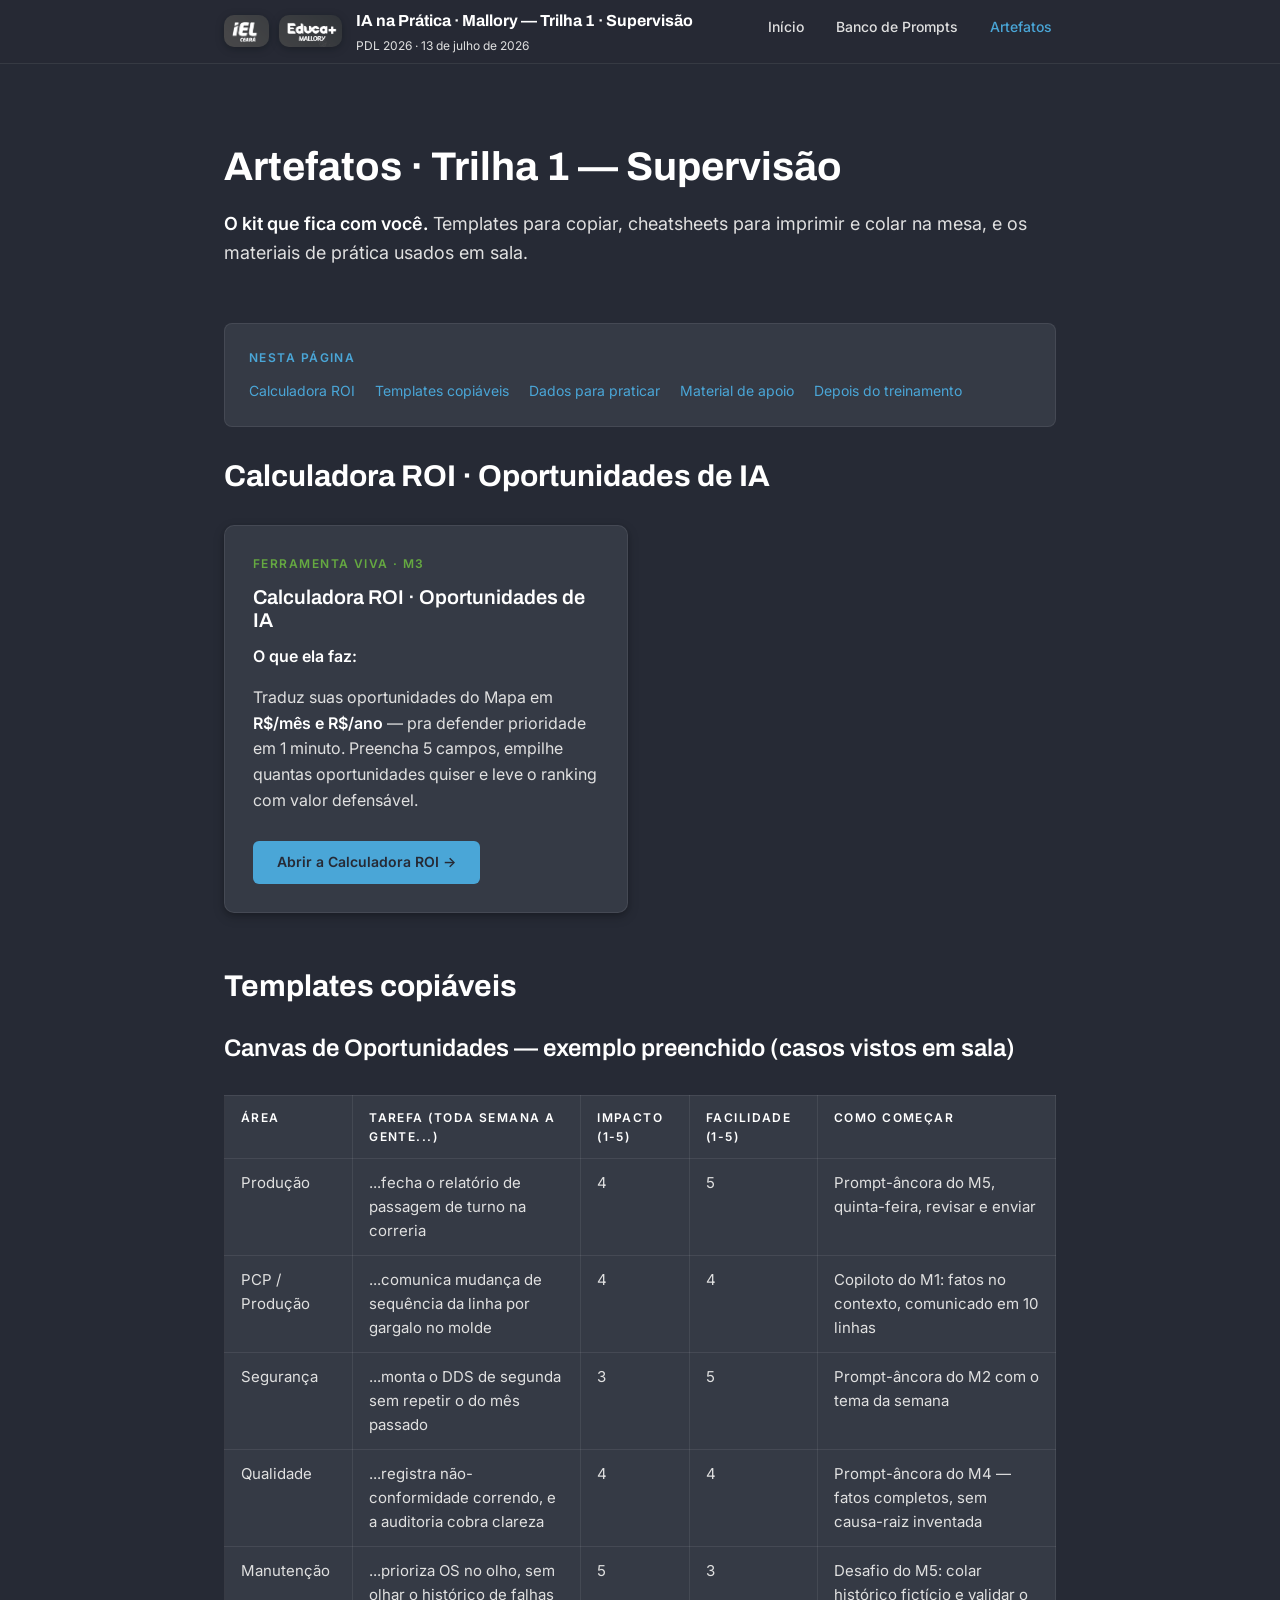
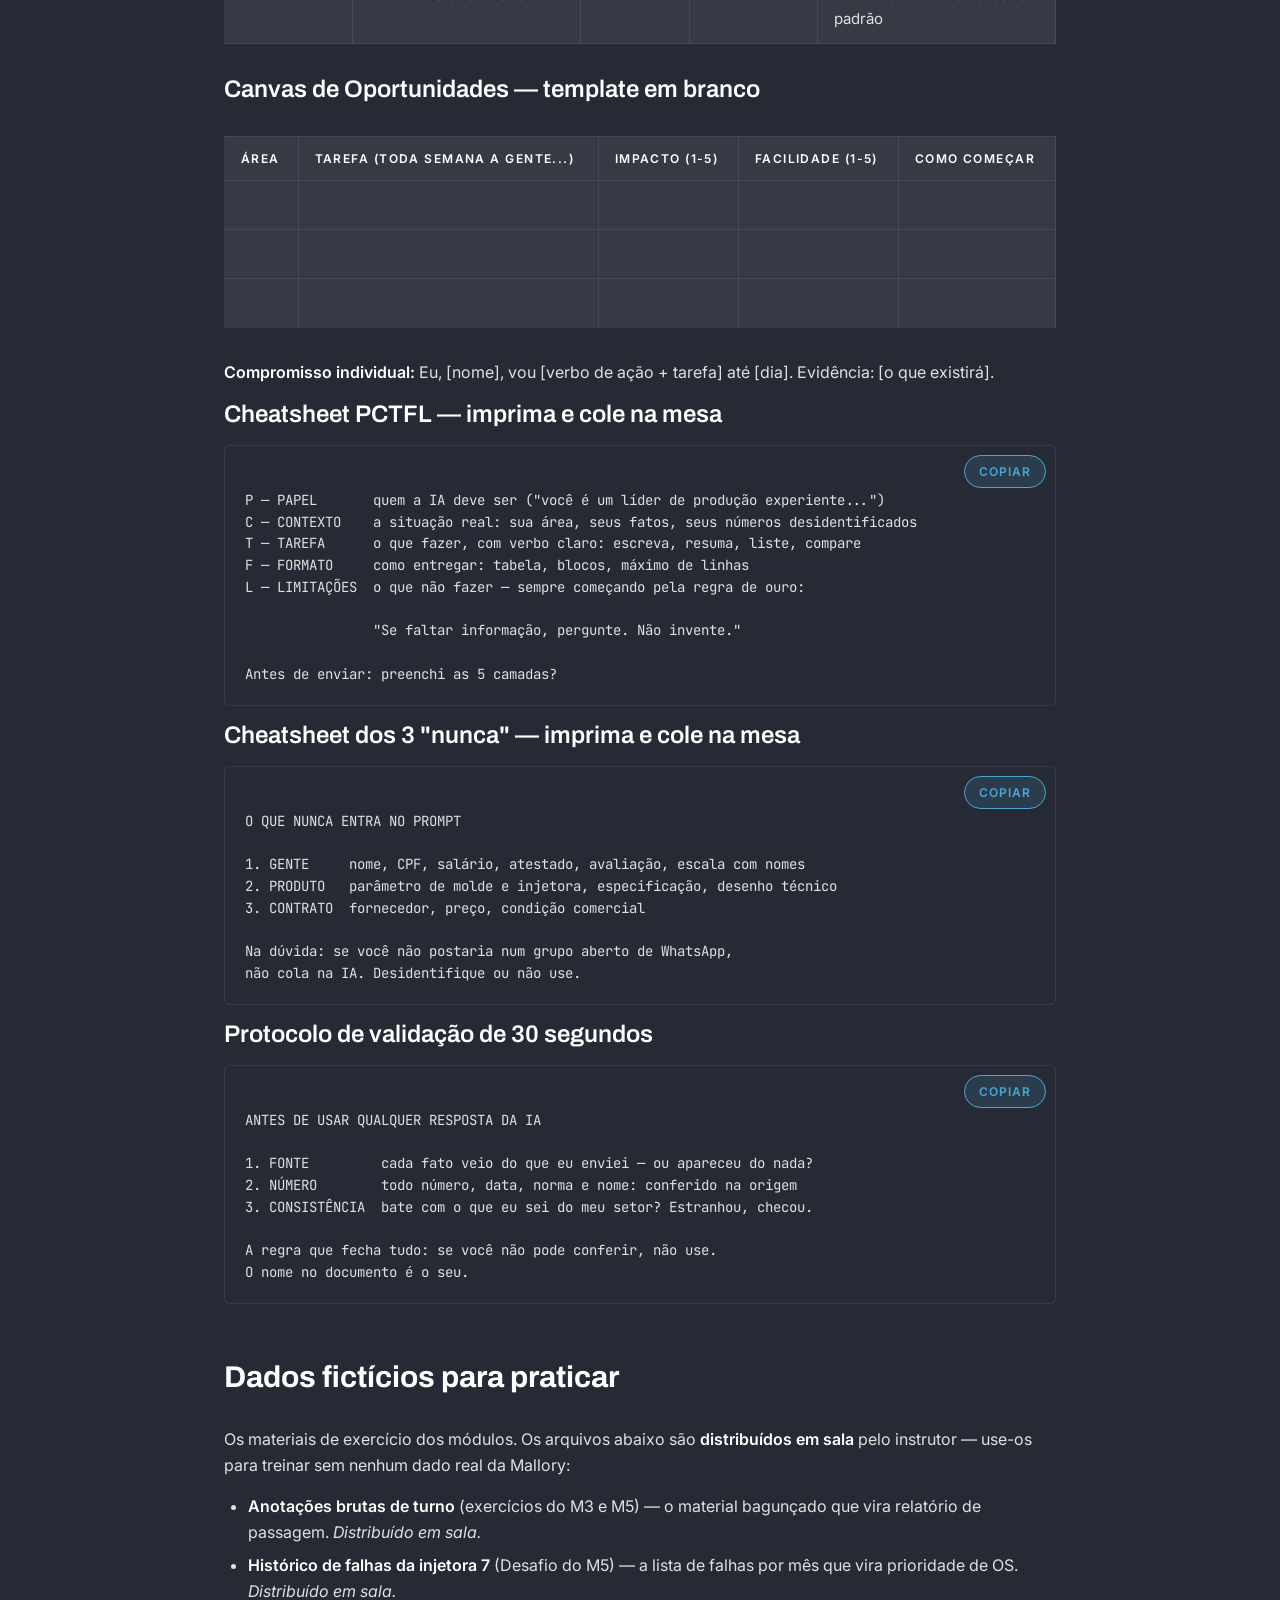
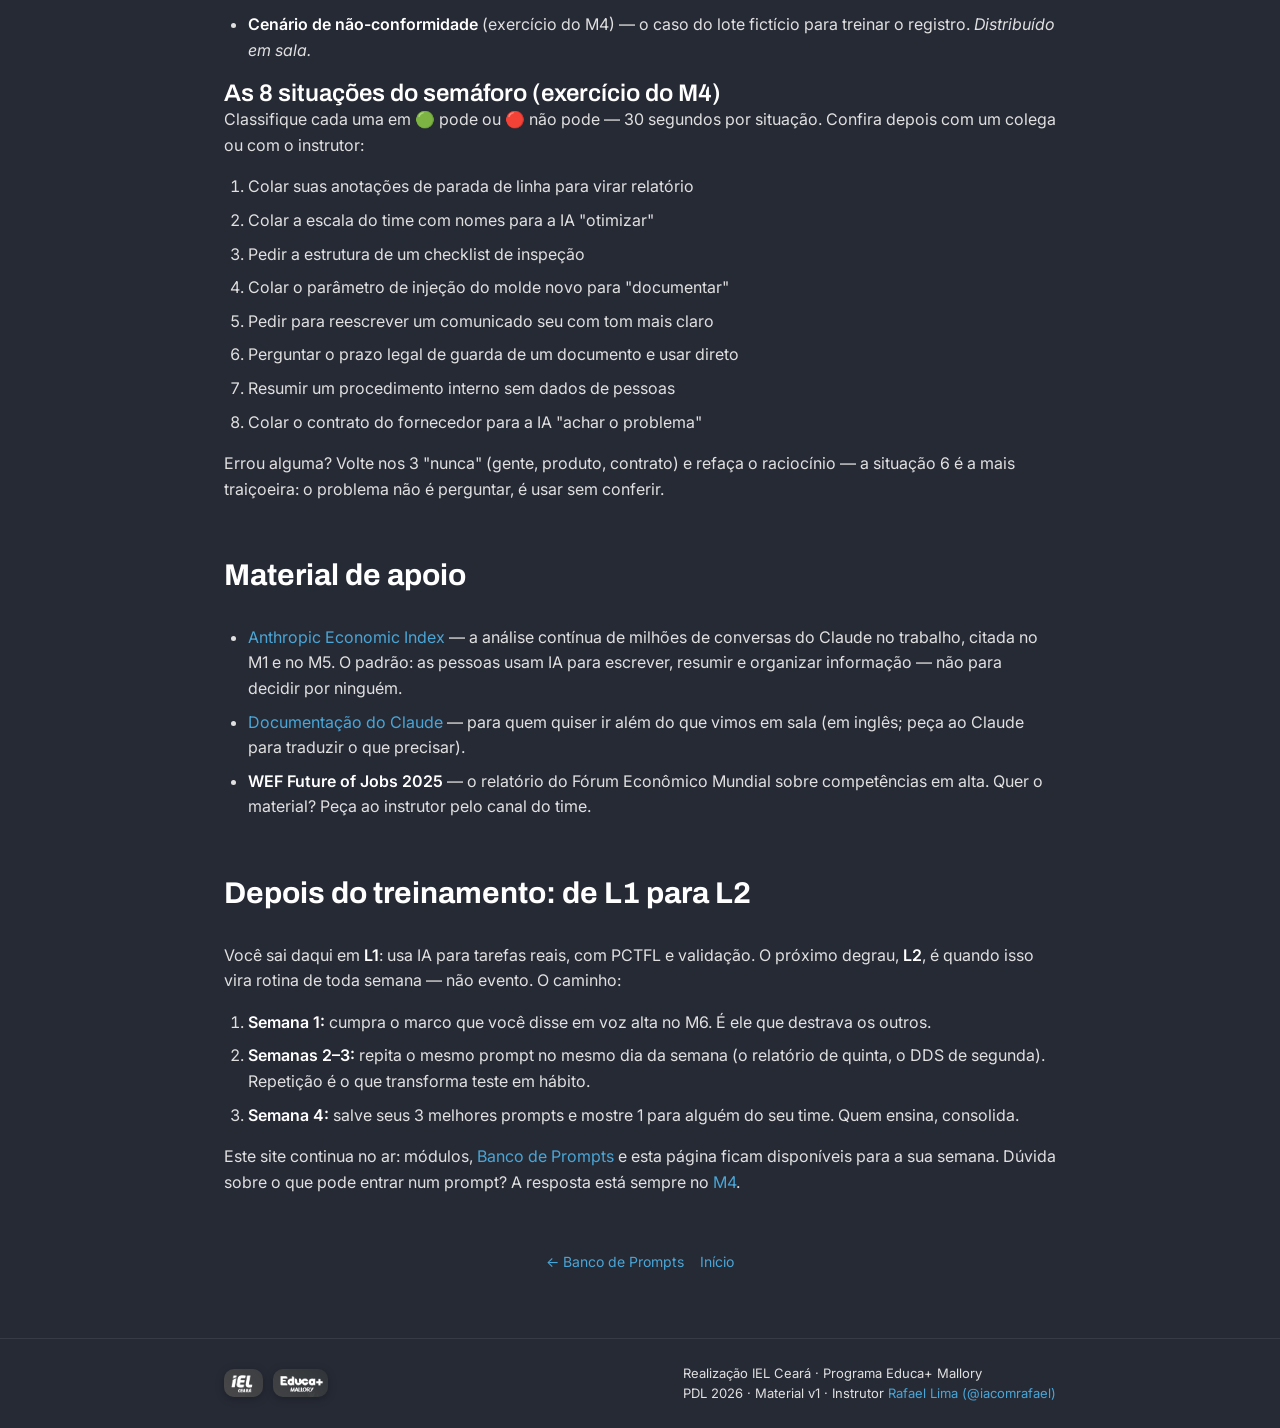
==== artefatos/index.html @ 16c99ee1 "Renderiza artefatos/index.html (Trilha 1) Fecha o 404 sistêmico de /artefatos/ — único diretório de " ====
<!DOCTYPE html>
<html lang="pt-BR">
<head>
  <meta charset="UTF-8">
  <meta name="viewport" content="width=device-width, initial-scale=1.0">
  <title>Artefatos · Trilha 1 — Supervisão · Mallory PDL 2026</title>
  <meta name="description" content="O kit que fica com você: Calculadora ROI, templates copiáveis, cheatsheets para imprimir e os materiais de prática da Trilha 1 — Supervisão.">
  <link rel="preconnect" href="https://fonts.googleapis.com">
  <link rel="preconnect" href="https://fonts.gstatic.com" crossorigin>
  <link rel="stylesheet" href="https://fonts.googleapis.com/css2?family=Archivo:wght@600;700&family=Inter:wght@400;500;600&family=JetBrains+Mono:wght@400&display=swap">
  <link rel="stylesheet" href="../assets/style.css">
</head>
<body>

<header class="site-header">
  <div class="container">
    <div class="site-brand">
      <div class="site-logos">
        <img src="../assets/logos/iel-ceara.png" alt="IEL Ceará">
        <img src="../assets/logos/educa-mais-mallory.png" alt="Educa+ Mallory">
      </div>
      <div class="site-brand-text">
        <a href="../">IA na Prática · Mallory — Trilha 1 · Supervisão</a>
        <span class="site-meta">PDL 2026 · 13 de julho de 2026</span>
      </div>
    </div>
    <button class="nav-toggle" aria-expanded="false" aria-controls="site-nav">Menu</button>
    <nav class="site-nav" id="site-nav" aria-label="Navegação principal">
      <ul>
        <li><a href="../">Início</a></li>
        <li><a href="../banco-de-prompts/">Banco de Prompts</a></li>
        <li><a href="./" aria-current="page">Artefatos</a></li>
      </ul>
    </nav>
  </div>
</header>

<main>
  <div class="container">

    <section class="hero">
      <h1>Artefatos · Trilha 1 — Supervisão</h1>
      <p class="lead"><strong>O kit que fica com você.</strong> Templates para copiar, cheatsheets para imprimir e colar na mesa, e os materiais de prática usados em sala.</p>
    </section>

    <nav class="toc" aria-label="Nesta página">
      <span class="eyebrow">Nesta página</span>
      <ul>
        <li><a href="#calculadora">Calculadora ROI</a></li>
        <li><a href="#templates">Templates copiáveis</a></li>
        <li><a href="#dados">Dados para praticar</a></li>
        <li><a href="#apoio">Material de apoio</a></li>
        <li><a href="#depois">Depois do treinamento</a></li>
      </ul>
    </nav>

    <section class="section" id="calculadora">
      <h2>Calculadora ROI · Oportunidades de IA</h2>
      <div class="cards-grid">
        <article class="card-modulo group-contextos">
          <span class="eyebrow">Ferramenta viva · M3</span>
          <h3>Calculadora ROI · Oportunidades de IA</h3>
          <p class="promessa">O que ela faz:</p>
          <p>Traduz suas oportunidades do Mapa em <strong>R$/mês e R$/ano</strong> — pra defender prioridade em 1 minuto. Preencha 5 campos, empilhe quantas oportunidades quiser e leve o ranking com valor defensável.</p>
          <a class="btn-primary" href="calculadora-roi.html">Abrir a Calculadora ROI →</a>
        </article>
      </div>
    </section>

    <section class="section" id="templates">
      <h2>Templates copiáveis</h2>

      <h3>Canvas de Oportunidades — exemplo preenchido (casos vistos em sala)</h3>
      <div class="table-wrap">
        <table class="table-default">
          <thead>
            <tr><th>Área</th><th>Tarefa (toda semana a gente...)</th><th>Impacto (1-5)</th><th>Facilidade (1-5)</th><th>Como começar</th></tr>
          </thead>
          <tbody>
            <tr><td>Produção</td><td>...fecha o relatório de passagem de turno na correria</td><td>4</td><td>5</td><td>Prompt-âncora do M5, quinta-feira, revisar e enviar</td></tr>
            <tr><td>PCP / Produção</td><td>...comunica mudança de sequência da linha por gargalo no molde</td><td>4</td><td>4</td><td>Copiloto do M1: fatos no contexto, comunicado em 10 linhas</td></tr>
            <tr><td>Segurança</td><td>...monta o DDS de segunda sem repetir o do mês passado</td><td>3</td><td>5</td><td>Prompt-âncora do M2 com o tema da semana</td></tr>
            <tr><td>Qualidade</td><td>...registra não-conformidade correndo, e a auditoria cobra clareza</td><td>4</td><td>4</td><td>Prompt-âncora do M4 — fatos completos, sem causa-raiz inventada</td></tr>
            <tr><td>Manutenção</td><td>...prioriza OS no olho, sem olhar o histórico de falhas</td><td>5</td><td>3</td><td>Desafio do M5: colar histórico fictício e validar o padrão</td></tr>
          </tbody>
        </table>
      </div>

      <h3>Canvas de Oportunidades — template em branco</h3>
      <div class="table-wrap">
        <table class="table-default">
          <thead>
            <tr><th>Área</th><th>Tarefa (toda semana a gente...)</th><th>Impacto (1-5)</th><th>Facilidade (1-5)</th><th>Como começar</th></tr>
          </thead>
          <tbody>
            <tr><td>&nbsp;</td><td></td><td></td><td></td><td></td></tr>
            <tr><td>&nbsp;</td><td></td><td></td><td></td><td></td></tr>
            <tr><td>&nbsp;</td><td></td><td></td><td></td><td></td></tr>
          </tbody>
        </table>
      </div>
      <p><strong>Compromisso individual:</strong> Eu, [nome], vou [verbo de ação + tarefa] até [dia]. Evidência: [o que existirá].</p>

      <h3>Cheatsheet PCTFL — imprima e cole na mesa</h3>
      <div class="prompt-box">
        <button class="btn-copy" type="button" aria-label="Copiar cheatsheet">Copiar</button>
        <pre><code>P — PAPEL       quem a IA deve ser ("você é um líder de produção experiente...")
C — CONTEXTO    a situação real: sua área, seus fatos, seus números desidentificados
T — TAREFA      o que fazer, com verbo claro: escreva, resuma, liste, compare
F — FORMATO     como entregar: tabela, blocos, máximo de linhas
L — LIMITAÇÕES  o que não fazer — sempre começando pela regra de ouro:

                "Se faltar informação, pergunte. Não invente."

Antes de enviar: preenchi as 5 camadas?</code></pre>
      </div>

      <h3>Cheatsheet dos 3 "nunca" — imprima e cole na mesa</h3>
      <div class="prompt-box">
        <button class="btn-copy" type="button" aria-label="Copiar cheatsheet dos 3 nunca">Copiar</button>
        <pre><code>O QUE NUNCA ENTRA NO PROMPT

1. GENTE     nome, CPF, salário, atestado, avaliação, escala com nomes
2. PRODUTO   parâmetro de molde e injetora, especificação, desenho técnico
3. CONTRATO  fornecedor, preço, condição comercial

Na dúvida: se você não postaria num grupo aberto de WhatsApp,
não cola na IA. Desidentifique ou não use.</code></pre>
      </div>

      <h3>Protocolo de validação de 30 segundos</h3>
      <div class="prompt-box">
        <button class="btn-copy" type="button" aria-label="Copiar protocolo de validação">Copiar</button>
        <pre><code>ANTES DE USAR QUALQUER RESPOSTA DA IA

1. FONTE         cada fato veio do que eu enviei — ou apareceu do nada?
2. NÚMERO        todo número, data, norma e nome: conferido na origem
3. CONSISTÊNCIA  bate com o que eu sei do meu setor? Estranhou, checou.

A regra que fecha tudo: se você não pode conferir, não use.
O nome no documento é o seu.</code></pre>
      </div>
    </section>

    <section class="section" id="dados">
      <h2>Dados fictícios para praticar</h2>
      <p>Os materiais de exercício dos módulos. Os arquivos abaixo são <strong>distribuídos em sala</strong> pelo instrutor — use-os para treinar sem nenhum dado real da Mallory:</p>
      <ul>
        <li><strong>Anotações brutas de turno</strong> (exercícios do M3 e M5) — o material bagunçado que vira relatório de passagem. <em>Distribuído em sala.</em></li>
        <li><strong>Histórico de falhas da injetora 7</strong> (Desafio do M5) — a lista de falhas por mês que vira prioridade de OS. <em>Distribuído em sala.</em></li>
        <li><strong>Cenário de não-conformidade</strong> (exercício do M4) — o caso do lote fictício para treinar o registro. <em>Distribuído em sala.</em></li>
      </ul>

      <h3>As 8 situações do semáforo (exercício do M4)</h3>
      <p>Classifique cada uma em 🟢 pode ou 🔴 não pode — 30 segundos por situação. Confira depois com um colega ou com o instrutor:</p>
      <ol>
        <li>Colar suas anotações de parada de linha para virar relatório</li>
        <li>Colar a escala do time com nomes para a IA "otimizar"</li>
        <li>Pedir a estrutura de um checklist de inspeção</li>
        <li>Colar o parâmetro de injeção do molde novo para "documentar"</li>
        <li>Pedir para reescrever um comunicado seu com tom mais claro</li>
        <li>Perguntar o prazo legal de guarda de um documento e usar direto</li>
        <li>Resumir um procedimento interno sem dados de pessoas</li>
        <li>Colar o contrato do fornecedor para a IA "achar o problema"</li>
      </ol>
      <p>Errou alguma? Volte nos 3 "nunca" (gente, produto, contrato) e refaça o raciocínio — a situação 6 é a mais traiçoeira: o problema não é perguntar, é usar sem conferir.</p>
    </section>

    <section class="section" id="apoio">
      <h2>Material de apoio</h2>
      <ul>
        <li><a href="https://www.anthropic.com/research" target="_blank" rel="noopener">Anthropic Economic Index</a> — a análise contínua de milhões de conversas do Claude no trabalho, citada no M1 e no M5. O padrão: as pessoas usam IA para escrever, resumir e organizar informação — não para decidir por ninguém.</li>
        <li><a href="https://docs.anthropic.com" target="_blank" rel="noopener">Documentação do Claude</a> — para quem quiser ir além do que vimos em sala (em inglês; peça ao Claude para traduzir o que precisar).</li>
        <li><strong>WEF Future of Jobs 2025</strong> — o relatório do Fórum Econômico Mundial sobre competências em alta. Quer o material? Peça ao instrutor pelo canal do time.</li>
      </ul>
    </section>

    <section class="section" id="depois">
      <h2>Depois do treinamento: de L1 para L2</h2>
      <p>Você sai daqui em <strong>L1</strong>: usa IA para tarefas reais, com PCTFL e validação. O próximo degrau, <strong>L2</strong>, é quando isso vira rotina de toda semana — não evento. O caminho:</p>
      <ol>
        <li><strong>Semana 1:</strong> cumpra o marco que você disse em voz alta no M6. É ele que destrava os outros.</li>
        <li><strong>Semanas 2–3:</strong> repita o mesmo prompt no mesmo dia da semana (o relatório de quinta, o DDS de segunda). Repetição é o que transforma teste em hábito.</li>
        <li><strong>Semana 4:</strong> salve seus 3 melhores prompts e mostre 1 para alguém do seu time. Quem ensina, consolida.</li>
      </ol>
      <p>Este site continua no ar: módulos, <a href="../banco-de-prompts/">Banco de Prompts</a> e esta página ficam disponíveis para a sua semana. Dúvida sobre o que pode entrar num prompt? A resposta está sempre no <a href="../m4/">M4</a>.</p>
    </section>

    <div class="module-nav-secondary">
      <a href="../banco-de-prompts/">← Banco de Prompts</a>
      <a href="../">Início</a>
    </div>

  </div>
</main>

<footer class="site-footer">
  <div class="container">
    <div class="site-logos">
      <img src="../assets/logos/iel-ceara.png" alt="IEL Ceará">
      <img src="../assets/logos/educa-mais-mallory.png" alt="Educa+ Mallory">
    </div>
    <div class="footer-meta">
      Realização IEL Ceará · Programa Educa+ Mallory<br>
      PDL 2026 · Material v1 · Instrutor <a href="https://www.instagram.com/iacomrafael/" target="_blank" rel="noopener">Rafael Lima (@iacomrafael)</a>
    </div>
  </div>
</footer>

<script src="../assets/script.js" defer></script>
</body>
</html>
---- assets/style.css ----
/* ==========================================================================
   IA na Prática · Mallory — Trilha 1 · Supervisão
   Design system: _shared/design-system.md (fonte de verdade)
   Organização: 1.Reset · 2.Variáveis · 3.Tipografia · 4.Layout ·
                5.Componentes · 6.Utilitários · 7.Media queries · 8.Print
   ========================================================================== */

/* ==========================================================================
   1. RESET
   ========================================================================== */

*,
*::before,
*::after {
  box-sizing: border-box;
  margin: 0;
  padding: 0;
}

html {
  -webkit-text-size-adjust: 100%;
  scroll-behavior: smooth;
}

img {
  max-width: 100%;
  display: block;
}

button {
  font: inherit;
  cursor: pointer;
  border: none;
  background: none;
  color: inherit;
}

table {
  border-collapse: collapse;
  width: 100%;
}

/* ==========================================================================
   2. VARIÁVEIS — paleta PDL Mallory (design-system §2)
   ========================================================================== */

:root {
  /* Fundo e Textos */
  --bg-dark: #262A35;   /* Slate — opção C do mockup, aprovada 11/07/2026 */
  --bg-light: #353A45;
  --bg-card: rgba(255, 255, 255, .045);
  --text-primary: #FFFFFF;
  --text-secondary: #E0E0E0;

  /* Cores de Destaque (Linha Colorida PDL) */
  --accent-blue: #4AA6D7;
  --accent-green: #65A941;
  --accent-red: #D72C35;
  --accent-yellow: #F7AC19;
  --accent-purple: #8A3A89;

  /* Derivadas por mistura (permitido: mistura, não hex novo — design-system §8) */
  /* Roxo e vermelho não passam AA como texto pequeno no dark (§7) — versões claras p/ texto */
  --purple-text: color-mix(in oklab, var(--accent-purple) 55%, white);
  --red-text: color-mix(in oklab, var(--accent-red) 65%, white);

  --border-subtle: rgba(255, 255, 255, .08);

  /* Superfície — sombras e raios (design-system §2b, padrão Cirilo adaptado pro dark) */
  --shadow-sm: 0 1px 2px rgba(0, 0, 0, .20), 0 1px 3px rgba(0, 0, 0, .15);
  --shadow-md: 0 4px 12px rgba(0, 0, 0, .20), 0 2px 4px rgba(0, 0, 0, .15);
  --shadow-lg: 0 12px 32px rgba(0, 0, 0, .30), 0 4px 12px rgba(0, 0, 0, .20);
  --radius-sm: 6px;
  --radius: 10px;
  --radius-lg: 14px;

  /* Tipografia */
  --font-title: "Archivo", system-ui, sans-serif;
  --font-body: "Inter", system-ui, sans-serif;
  --font-mono: "JetBrains Mono", ui-monospace, monospace;
}

/* ==========================================================================
   3. TIPOGRAFIA — escala design-system §4 (base 16px)
   ========================================================================== */

body {
  font-family: var(--font-body);
  font-size: 16px;
  font-weight: 400;
  line-height: 1.6;
  color: var(--text-secondary);
  background-color: var(--bg-dark);
  -webkit-font-smoothing: antialiased;
  -moz-osx-font-smoothing: grayscale;
}

h1,
h2,
h3,
h4 {
  font-family: var(--font-title);
  color: var(--text-primary);
  line-height: 1.15;
}

h1 { font-size: 32px; font-weight: 700; }   /* módulos; hub sobe via .hero */
h2 { font-size: 30px; font-weight: 700; }
h3 { font-size: 24px; font-weight: 600; }
h4 { font-size: 19px; font-weight: 600; }

h5,
h6 {
  font-family: var(--font-body);
  font-size: 16px;
  font-weight: 600;
  color: var(--text-primary);
}

p {
  margin-bottom: 16px;
}

strong {
  color: var(--text-primary);
  font-weight: 600;
}

small,
.text-small {
  font-size: 14px;
}

.eyebrow {
  font-family: var(--font-body);
  font-size: 12px;
  font-weight: 600;
  text-transform: uppercase;
  letter-spacing: .12em;
  display: block;
  margin-bottom: 8px;
  color: var(--accent-blue);
}

code {
  font-family: var(--font-mono);
  font-size: 14px;
}

a {
  color: var(--accent-blue);
  text-decoration: none;
}

a:hover {
  text-decoration: underline;
}

ul,
ol {
  padding-left: 24px;
  margin-bottom: 16px;
}

li {
  margin-bottom: 8px;
}

/* Foco visível (design-system §7) */
:focus-visible {
  outline: 2px solid var(--accent-blue);
  outline-offset: 2px;
}

/* ==========================================================================
   4. LAYOUT — container, header, footer, seções
   ========================================================================== */

.container {
  max-width: 880px;
  margin: 0 auto;
  padding: 0 24px;
}

/* --- Site header (sticky) --- */

.site-header {
  position: sticky;
  top: 0;
  z-index: 100;
  background-color: rgba(38, 42, 53, .92);
  -webkit-backdrop-filter: blur(8px);
  backdrop-filter: blur(8px);
  border-bottom: 1px solid var(--border-subtle);
}

.site-header .container {
  display: flex;
  align-items: center;
  justify-content: space-between;
  gap: 16px;
  min-height: 60px;
  flex-wrap: wrap;
  padding-top: 8px;
  padding-bottom: 8px;
}

.site-brand {
  display: flex;
  flex-direction: row;
  align-items: center;
  gap: 14px;
  flex-wrap: wrap;
}

/* Logos institucionais (design-system §9) */
.site-logos {
  display: flex;
  align-items: center;
  gap: 10px;
  flex-shrink: 0;
}

.site-logos img {
  height: 32px;
  width: auto;
  display: block;
  border-radius: 10px;
  box-shadow: 0 2px 8px rgba(0, 0, 0, .25);
}

.site-brand-text {
  display: flex;
  flex-direction: column;
  gap: 2px;
}

.site-brand a {
  font-family: var(--font-title);
  font-size: 16px;
  font-weight: 700;
  color: var(--text-primary);
}

.site-brand a:hover {
  text-decoration: none;
  color: var(--accent-blue);
}

.site-brand .site-meta {
  font-size: 12px;
  color: var(--text-secondary);
}

.nav-toggle {
  display: inline-flex;
  align-items: center;
  gap: 8px;
  padding: 8px 12px;
  border: 1px solid var(--border-subtle);
  border-radius: 6px;
  color: var(--text-primary);
  font-size: 14px;
}

.site-nav {
  display: none;
  width: 100%;
  padding: 8px 0 12px;
}

.site-nav.is-open {
  display: block;
}

.site-nav ul {
  list-style: none;
  padding: 0;
  margin: 0;
  display: flex;
  flex-direction: column;
  gap: 4px;
}

.site-nav a {
  display: block;
  padding: 8px 4px;
  color: var(--text-secondary);
  font-size: 14px;
  font-weight: 500;
}

.site-nav a:hover,
.site-nav a[aria-current="page"] {
  color: var(--accent-blue);
  text-decoration: none;
}

/* --- Seções e ritmo (design-system §6) --- */

main {
  padding-top: 40px;
  padding-bottom: 64px;
}

.section {
  margin-bottom: 38px;
}

.section > h2 {
  margin-bottom: 32px;
}

/* --- Hero --- */

.hero {
  padding: 24px 0 8px;
}

.hero h1 {
  margin-bottom: 20px;
}

.hero .lead {
  font-size: 18px;
  color: var(--text-secondary);
}

.hub-hero h1 {
  font-size: 40px;
}

/* Badges de metadados do módulo (linha sob o h1) */
.page-meta {
  display: flex;
  flex-wrap: wrap;
  gap: 8px;
  margin: 16px 0;
}

/* --- Site footer --- */

.site-footer {
  border-top: 1px solid var(--border-subtle);
  padding: 24px 0;
  font-size: 14px;
  color: var(--text-secondary);
}

.site-footer .container {
  display: flex;
  justify-content: space-between;
  align-items: center;
  gap: 16px;
  flex-wrap: wrap;
}

.site-footer .site-logos img {
  height: 28px;
}

.footer-meta {
  font-size: 13px;
}

/* --- Navegação prev/next do módulo --- */

.module-nav {
  display: flex;
  flex-direction: column;
  gap: 12px;
  margin-top: 48px;
  padding-top: 24px;
  border-top: 1px solid var(--border-subtle);
}

.module-nav a {
  display: block;
  padding: 12px 16px;
  background-color: var(--bg-light);
  border: 1px solid var(--border-subtle);
  border-radius: 6px;
}

.module-nav a:hover {
  text-decoration: none;
  border-color: var(--accent-blue);
}

.module-nav .nav-label {
  display: block;
  font-size: 12px;
  color: var(--text-secondary);
  text-transform: uppercase;
  letter-spacing: .12em;
  font-weight: 600;
}

.module-nav .nav-title {
  color: var(--text-primary);
  font-weight: 500;
}

.module-nav-secondary {
  display: flex;
  gap: 16px;
  justify-content: center;
  margin-top: 16px;
  font-size: 14px;
}

/* ==========================================================================
   5. COMPONENTES CANÔNICOS (design-system §5)
   ========================================================================== */

/* --- 5.1 Card de módulo (hub) --- */

.cards-grid {
  display: grid;
  grid-template-columns: 1fr;
  gap: 24px;
}

.card-modulo {
  position: relative;
  background-color: var(--bg-light);
  border: 1px solid var(--border-subtle);
  border-radius: var(--radius);
  padding: 28px;
  display: flex;
  flex-direction: column;
  gap: 12px;
  overflow: hidden;
  box-shadow: var(--shadow-md);
  transition: transform .2s ease, box-shadow .2s ease;
}

/* Linha superior na cor do grupo — desenha da esquerda no hover */
.card-modulo::before {
  content: "";
  position: absolute;
  top: 0;
  left: 0;
  height: 3px;
  width: 100%;
  background-color: var(--group-color, var(--accent-blue));
  transform: scaleX(0);
  transform-origin: left;
  transition: transform .2s ease;
}

.card-modulo:hover {
  transform: translateY(-4px);
  box-shadow: var(--shadow-lg);
}

.card-modulo:hover::before {
  transform: scaleX(1);
}

.card-modulo .eyebrow {
  color: var(--group-color, var(--accent-blue));
  margin-bottom: 0;
}

.card-modulo h3 {
  font-size: 20px;
}

.card-modulo .promessa {
  margin-bottom: 4px;
  font-weight: 600;
  color: var(--text-primary);
}

/* Lista "O que você aprende" — cresce para alinhar os botões entre cards */
.card-modulo > ul {
  flex-grow: 1;
  margin-bottom: 4px;
}

.card-modulo .btn-primary {
  align-self: flex-start;
}

/* Rodapé de autoria do card (design-system: crédito @iacomrafael) */
.card-modulo .card-footer-author {
  font-size: 12px;
  font-style: italic;
  color: var(--text-secondary);
  margin: 12px 0 0;
  padding-top: 12px;
  border-top: 1px solid var(--border-subtle);
}
.card-modulo .card-footer-author a {
  color: var(--accent-blue);
  text-decoration: none;
}
.card-modulo .card-footer-author a:hover {
  text-decoration: underline;
}

/* Cores por grupo narrativo (ver goal-4a-report, decisão de mapeamento) */
.group-fundamentos { --group-color: var(--accent-blue); }
.group-contextos   { --group-color: var(--accent-green); }
.group-aplicacoes  { --group-color: var(--accent-yellow); }
.group-fechamento  { --group-color: var(--accent-purple); }

/* Roxo cru não passa AA como texto pequeno — eyebrow do grupo Fechamento usa a mistura clara */
.group-fechamento .eyebrow { color: var(--purple-text); }

/* Linha "Você leva →" — sempre em roxo claro (mistura AA — design-system §7) */
.voce-leva {
  color: var(--purple-text);
  font-weight: 500;
}

.voce-leva strong {
  color: var(--purple-text);
}

/* --- 5.2 Card de prompt (PCTFL) --- */

.card-prompt {
  background-color: var(--bg-light);
  border-left: 3px solid var(--accent-blue);
  border-radius: 0 6px 6px 0;
  padding: 24px;
  margin: 32px 0;
}

.card-prompt h3,
.card-prompt h4 {
  margin-bottom: 12px;
}

.card-prompt .prompt-meta {
  margin: 0 0 16px;
  font-size: 14px;
}

.card-prompt .prompt-meta dt {
  float: left;
  clear: left;
  margin-right: 6px;
  font-weight: 600;
  color: var(--text-primary);
}

.card-prompt .prompt-meta dd {
  margin-bottom: 4px;
  overflow: hidden;
}

.prompt-box {
  position: relative;
  margin: 16px 0;
}

.prompt-box pre {
  background-color: var(--bg-dark);
  border: 1px solid var(--border-subtle);
  border-radius: 6px;
  padding: 20px;
  padding-top: 44px;
  overflow-x: auto;
  font-family: var(--font-mono);
  font-size: 14px;
  line-height: 1.55;
  color: var(--text-secondary);
}

.prompt-marker {
  color: var(--accent-blue);
  font-weight: 600;
}

.btn-copy {
  position: absolute;
  top: 10px;
  right: 10px;
  padding: 6px 14px;
  font-size: 12px;
  font-weight: 600;
  text-transform: uppercase;
  letter-spacing: .08em;
  color: var(--accent-blue);
  background-color: rgba(74, 166, 215, .15);
  border: 1px solid var(--accent-blue);
  border-radius: 999px;
  transition: background-color .15s ease, color .15s ease;
}

.btn-copy:hover {
  background-color: var(--accent-blue);
  color: var(--bg-dark);
}

.btn-copy.copied {
  color: var(--bg-dark);
  background-color: var(--accent-green);
  border-color: var(--accent-green);
}

.card-prompt .como-avaliar {
  margin-bottom: 0;
  font-size: 14px;
  color: var(--text-secondary);
}

/* --- 5.3 Callout box (4 variantes) --- */

.callout {
  background-color: var(--bg-light);
  border-left: 3px solid var(--accent-blue);
  border-radius: 0 var(--radius-sm) var(--radius-sm) 0;
  padding: 20px;
  margin: 32px 0;
  box-shadow: var(--shadow-sm);
}

.callout > :last-child {
  margin-bottom: 0;
}

.callout .callout-title {
  font-size: 12px;
  font-weight: 600;
  text-transform: uppercase;
  letter-spacing: .12em;
  margin-bottom: 12px;
  color: var(--accent-blue);
}

.callout-info { border-left-color: var(--accent-blue); }
.callout-info .callout-title { color: var(--accent-blue); }

.callout-aviso { border-left-color: var(--accent-red); }
.callout-aviso .callout-title { color: var(--red-text); }

.callout-alucinacao { border-left-color: var(--accent-yellow); }
.callout-alucinacao .callout-title { color: var(--accent-yellow); }

.callout-marco { border-left-color: var(--accent-purple); }
.callout-marco .callout-title { color: var(--purple-text); }

.callout table {
  margin: 16px 0;
}

/* --- 5.4 Badge de status --- */

.badge {
  display: inline-block;
  font-size: 12px;
  font-weight: 600;
  line-height: 1;
  padding: 4px 10px;
  border-radius: 999px;
  background-color: rgba(224, 224, 224, .15);
  color: var(--text-secondary);
}

.badge-disponivel {
  background-color: rgba(101, 169, 65, .15);
  color: var(--accent-green);
}

.badge-em-breve {
  background-color: rgba(224, 224, 224, .12);
  color: rgba(224, 224, 224, .6);
}

.badge-cowork {
  background-color: rgba(138, 58, 137, .18);
  color: var(--purple-text);
}

.badge-hands-on {
  background-color: rgba(74, 166, 215, .15);
  color: var(--accent-blue);
}

/* --- 5.5 Tabela "Aplicar × NÃO Aplicar" --- */

.table-aplicar {
  margin: 32px 0;
}

.table-aplicar th,
.table-aplicar td {
  padding: 12px 16px;
  text-align: left;
  vertical-align: top;
  border: 1px solid var(--border-subtle);
  width: 50%;
}

.table-aplicar th {
  font-size: 12px;
  font-weight: 600;
  text-transform: uppercase;
  letter-spacing: .12em;
  color: var(--text-primary);
}

.table-aplicar th:first-child { background-color: rgba(101, 169, 65, .25); }
.table-aplicar th:last-child  { background-color: rgba(215, 44, 53, .25); }

.table-aplicar td {
  background-color: var(--bg-light);
  font-size: 15px;
}

.table-aplicar td:first-child::before {
  content: "✓ ";
  color: var(--accent-green);
  font-weight: 700;
}

.table-aplicar td:last-child::before {
  content: "✗ ";
  color: var(--red-text);
  font-weight: 700;
}

/* --- 5.6 Timeline "3 tempos" --- */

.timeline-3-tempos {
  display: flex;
  flex-direction: column;
  gap: 8px;
  margin: 32px 0;
}

.timeline-3-tempos .tempo {
  background-color: var(--bg-light);
  border: 1px solid var(--border-subtle);
  border-radius: 6px;
  padding: 20px;
  flex: 1;
}

.timeline-3-tempos .tempo-label {
  display: block;
  font-size: 12px;
  font-weight: 600;
  text-transform: uppercase;
  letter-spacing: .12em;
  color: var(--accent-blue);
  margin-bottom: 8px;
}

.timeline-3-tempos .tempo p {
  margin-bottom: 0;
  font-size: 15px;
}

/* Terceiro tempo = o marco: label e borda em roxo */
.timeline-3-tempos .tempo-saida {
  border-color: var(--accent-purple);
}

.timeline-3-tempos .tempo-saida .tempo-label {
  color: var(--purple-text);
}

.timeline-3-tempos .tempo-arrow {
  color: var(--text-secondary);
  text-align: center;
  font-size: 18px;
  line-height: 1;
  align-self: center;
}

/* ==========================================================================
   5b. COMPONENTES DA PÁGINA (goal 4a — não estavam no design-system)
   ========================================================================== */

/* --- Stats do diagnóstico (hub) --- */

.stats-grid {
  display: grid;
  grid-template-columns: 1fr;
  gap: 16px;
  margin: 32px 0;
}

.stat {
  background-color: var(--bg-light);
  border: 1px solid var(--border-subtle);
  border-radius: 8px;
  padding: 20px;
  text-align: center;
}

.stat .stat-number {
  display: block;
  font-family: var(--font-title);
  font-size: 48px;
  font-weight: 700;
  color: var(--text-primary);
  line-height: 1.1;
}

.stat .stat-label {
  display: block;
  font-size: 14px;
  color: var(--text-secondary);
  margin-top: 4px;
}

/* --- Jornada (grupos narrativos, hub) --- */

.jornada-grupo {
  margin-bottom: 32px;
}

.jornada-grupo .eyebrow {
  color: var(--group-color, var(--accent-blue));
}

.jornada-grupo ul {
  list-style: none;
  padding: 0;
}

.jornada-grupo li {
  padding: 10px 0;
  border-bottom: 1px solid var(--border-subtle);
  display: flex;
  flex-wrap: wrap;
  align-items: baseline;
  gap: 8px;
}

/* --- Contrato do módulo --- */

.contrato {
  background-color: var(--bg-light);
  border: 1px solid var(--border-subtle);
  border-radius: 8px;
  padding: 28px;
  margin: 32px 0;
}

.contrato p {
  margin-bottom: 12px;
}

.contrato p:last-child {
  margin-bottom: 0;
}

/* --- Conceito em 5 pontos --- */

.point-numbered {
  display: flex;
  gap: 20px;
  margin-bottom: 32px;
}

.point-numbered .point-number {
  flex-shrink: 0;
  width: 44px;
  height: 44px;
  display: flex;
  align-items: center;
  justify-content: center;
  font-family: var(--font-title);
  font-size: 22px;
  font-weight: 700;
  color: var(--accent-blue);
  border: 2px solid var(--accent-blue);
  border-radius: 50%;
}

.point-numbered h3 {
  font-size: 19px;
  margin-bottom: 8px;
}

.point-numbered p:last-child {
  margin-bottom: 0;
}

/* --- Exercício em 2 camadas --- */

.exercise-block {
  background-color: var(--bg-light);
  border: 1px solid var(--border-subtle);
  border-radius: 8px;
  padding: 28px;
  margin: 24px 0;
}

.exercise-block h3 {
  font-size: 20px;
  margin-bottom: 16px;
}

.exercise-block ol {
  margin-bottom: 16px;
}

.exercise-block > :last-child {
  margin-bottom: 0;
}

/* --- Tabelas comuns (anti-padrões, diagnóstico etc.) --- */

.table-wrap {
  overflow-x: auto;
  margin: 32px 0;
}

table.table-default th,
table.table-default td {
  padding: 12px 16px;
  text-align: left;
  vertical-align: top;
  border: 1px solid var(--border-subtle);
  font-size: 15px;
}

table.table-default th {
  font-size: 12px;
  font-weight: 600;
  text-transform: uppercase;
  letter-spacing: .12em;
  color: var(--text-primary);
  background-color: var(--bg-light);
}

table.table-default td {
  background-color: var(--bg-light);
}

/* Coluna "Como corrigir" — destaque verde (correção = caminho certo) */
table.table-erros td:last-child {
  border-left: 2px solid var(--accent-green);
}

/* --- TOC do banco --- */

.toc {
  background-color: var(--bg-light);
  border: 1px solid var(--border-subtle);
  border-radius: 8px;
  padding: 24px;
  margin: 32px 0;
  font-size: 14px;
}

.toc .eyebrow {
  margin-bottom: 12px;
}

.toc ul {
  list-style: none;
  padding: 0;
  margin: 0;
  display: flex;
  flex-wrap: wrap;
  gap: 8px 20px;
}

.toc li {
  margin-bottom: 0;
}

/* --- Bloco "como usar" (banco) --- */

.guia-bloco {
  background-color: var(--bg-light);
  border: 1px solid var(--border-subtle);
  border-radius: 8px;
  padding: 24px;
  margin: 24px 0;
}

.guia-bloco > :last-child {
  margin-bottom: 0;
}

/* Títulos de área do banco — heading com estilo eyebrow + respiro entre áreas */
h3.eyebrow {
  font-size: 13px;
  margin-top: 56px;
  margin-bottom: 16px;
  color: var(--accent-blue);
}

/* --- Botões --- */

.btn-primary {
  display: inline-block;
  padding: 10px 24px;
  font-size: 14px;
  font-weight: 600;
  color: var(--bg-dark);
  background-color: var(--accent-blue);
  border-radius: 6px;
  align-self: flex-start;
  transition: filter .15s ease;
}

.btn-primary:hover {
  text-decoration: none;
  filter: brightness(1.1);
}

/* ==========================================================================
   6. UTILITÁRIOS — semântica de cores (design-system §3)
   ========================================================================== */

.accent-blue   { color: var(--accent-blue); }
.accent-green  { color: var(--accent-green); }
.accent-yellow { color: var(--accent-yellow); }
/* Vermelho e roxo como texto: apenas as versões claras (design-system §7) */
.accent-red    { color: var(--red-text); }
.accent-purple { color: var(--purple-text); }

.border-blue   { border-color: var(--accent-blue); }
.border-green  { border-color: var(--accent-green); }
.border-red    { border-color: var(--accent-red); }
.border-yellow { border-color: var(--accent-yellow); }
.border-purple { border-color: var(--accent-purple); }

.bg-blue-soft   { background-color: rgba(74, 166, 215, .15); }
.bg-green-soft  { background-color: rgba(101, 169, 65, .15); }
.bg-red-soft    { background-color: rgba(215, 44, 53, .15); }
.bg-yellow-soft { background-color: rgba(247, 172, 25, .15); }
.bg-purple-soft { background-color: rgba(138, 58, 137, .15); }

.text-secondary { color: var(--text-secondary); }
.text-center { text-align: center; }

/* ==========================================================================
   7. MEDIA QUERIES — mobile-first (breakpoints 640px / 900px)
   ========================================================================== */

@media (min-width: 640px) {
  .stats-grid {
    grid-template-columns: repeat(2, 1fr);
  }

  .module-nav {
    flex-direction: row;
    justify-content: space-between;
  }

  .module-nav a {
    max-width: 48%;
  }

  .module-nav .nav-next {
    text-align: right;
    margin-left: auto;
  }
}

@media (min-width: 900px) {
  h1 { font-size: 40px; }
  .hub-hero h1 { font-size: 52px; }

  main {
    padding-top: 56px;
  }

  .section {
    margin-bottom: 56px;
  }

  /* Nav inline no desktop; hamburger some */
  .nav-toggle {
    display: none;
  }

  .site-nav {
    display: block;
    width: auto;
    padding: 0;
  }

  .site-nav ul {
    flex-direction: row;
    gap: 24px;
  }

  .cards-grid {
    grid-template-columns: repeat(2, 1fr);
  }

  .stats-grid {
    grid-template-columns: repeat(4, 1fr);
  }

  .timeline-3-tempos {
    flex-direction: row;
    align-items: stretch;
    gap: 0;
  }

  .timeline-3-tempos .tempo-arrow {
    padding: 0 12px;
  }
}

/* Movimento reduzido (design-system §7) */
@media (prefers-reduced-motion: reduce) {
  html {
    scroll-behavior: auto;
  }

  *,
  *::before,
  *::after {
    transition: none !important;
    animation: none !important;
  }

  .card-modulo:hover {
    transform: none;
  }
}

/* ==========================================================================
   8. PRINT — folha limpa em A4 (goal 4a §4.1)
   ========================================================================== */

@media print {
  body {
    background: #fff;
    color: #000;
    font-size: 12pt;
  }

  .site-header,
  .site-footer,
  .site-nav,
  .site-logos,
  .nav-toggle,
  .btn-copy,
  .btn-primary,
  .module-nav,
  .module-nav-secondary,
  .toc {
    display: none !important;
  }

  h1, h2, h3, h4, strong {
    color: #000;
  }

  h2 {
    page-break-before: always;
  }

  main > .hero h1 + * {
    page-break-before: avoid;
  }

  p, li {
    color: #000;
  }

  a {
    color: #000;
    text-decoration: underline;
  }

  .card-modulo,
  .card-prompt,
  .callout,
  .contrato,
  .exercise-block,
  .guia-bloco,
  .stat,
  .timeline-3-tempos .tempo,
  table.table-default th,
  table.table-default td,
  .table-aplicar td {
    background: #fff !important;
    color: #000;
    border-color: #999;
  }

  .prompt-box pre {
    background: #fff;
    color: #000;
    border: 1px solid #999;
    padding-top: 20px;
    white-space: pre-wrap;
    overflow: visible;
  }

  .prompt-marker {
    color: #000;
  }

  .callout .callout-title,
  .timeline-3-tempos .tempo-label,
  .eyebrow,
  .voce-leva,
  .voce-leva strong,
  .accent-blue,
  .accent-green,
  .accent-yellow,
  .accent-red,
  .accent-purple {
    color: #000;
  }

  .card-prompt,
  .callout {
    page-break-inside: avoid;
  }

  /* Componentes premium (§9) no papel: sem blobs, accordions/tabs abertos */
  .ambient-blob { display: none !important; }
  .modo-body { max-height: none !important; padding: 12px 24px !important; }
  .modo-chevron { display: none !important; }
  .tab-panel { display: block !important; }
  .tab-panel + .tab-panel { margin-top: 24px; page-break-before: avoid; }
  .tabs-list { display: none !important; }
  .action-check { display: none !important; }
  .ia-aninhada,
  .modo-card,
  .callout-ativo,
  .selo {
    background: #fff !important;
    color: #000;
    border-color: #999;
  }

  /* Componentes 5f: controles escondidos, cards no papel, modal fechado */
  .niveis-tabs,
  .btn-proximo-nivel,
  .nivel-card-footer,
  .autodiagnostico-cta { display: none !important; }
  .autodiagnostico-modal { display: none !important; }
  .nivel-card,
  .nivel-proximo,
  .wysiati-conexao {
    background: #fff !important;
    color: #000;
    border-color: #999;
  }
}

/* ==========================================================================
   9. COMPONENTES PREMIUM (goal 5c — módulos interativos)
   ========================================================================== */

/* Conteúdo acima dos blobs */
main .container {
  position: relative;
  z-index: 1;
}

/* --- 9.1 Ambient blobs (padrão Cirilo adaptado para dark) --- */

.ambient-blob {
  position: fixed;
  border-radius: 50%;
  pointer-events: none;
  z-index: 0;
  filter: blur(60px);
  opacity: .06;
}

.ambient-blob-blue {
  top: -200px;
  left: -180px;
  width: 500px;
  height: 500px;
  background: radial-gradient(circle, var(--accent-blue) 0%, transparent 70%);
  animation: blobMove1 26s ease-in-out infinite alternate;
}

.ambient-blob-purple {
  bottom: -180px;
  right: -180px;
  width: 460px;
  height: 460px;
  background: radial-gradient(circle, var(--accent-purple) 0%, transparent 70%);
  animation: blobMove2 30s ease-in-out infinite alternate;
}

@keyframes blobMove1 {
  0%   { transform: translate(0, 0) scale(1); }
  100% { transform: translate(120px, 80px) scale(1.15); }
}

@keyframes blobMove2 {
  0%   { transform: translate(0, 0) scale(1); }
  100% { transform: translate(-80px, -60px) scale(1.10); }
}

/* --- 9.2 SVG aninhado — IA generativa --- */

.ia-aninhada {
  background: var(--bg-light);
  border: 1px solid var(--border-subtle);
  border-radius: var(--radius-lg);
  padding: 32px 24px;
  margin: 32px 0;
  box-shadow: var(--shadow-md);
}

.ia-aninhada-hint {
  text-align: center;
  font-size: 12px;
  color: var(--text-secondary);
  margin-bottom: 12px;
  font-style: italic;
}

.ia-aninhada-svg {
  max-width: 340px;
  margin: 0 auto 20px;
  display: block;
}

.ia-aninhada-svg circle {
  fill: transparent;
  stroke: var(--accent-blue);
  stroke-width: 2;
  transition: stroke-width .2s, opacity .2s;
  cursor: pointer;
  opacity: .5;
}

.ia-aninhada-svg circle:hover,
.ia-aninhada-svg circle.active {
  stroke-width: 4;
  opacity: 1;
}

.ia-aninhada-svg text {
  fill: var(--text-primary);
  font-family: var(--font-body);
  font-size: 13px;
  font-weight: 600;
  pointer-events: none;
  text-anchor: middle;
}

.ia-aninhada-desc {
  min-height: 60px;
  padding: 16px;
  background: rgba(74, 166, 215, .08);
  border-left: 3px solid var(--accent-blue);
  border-radius: 0 var(--radius-sm) var(--radius-sm) 0;
  font-size: 15px;
  color: var(--text-secondary);
  transition: opacity .15s;
}

.ia-aninhada-desc strong {
  color: var(--text-primary);
  display: block;
  margin-bottom: 4px;
}

/* --- 9.3 Cards accordion "3 modos" --- */

.modos-accordion {
  margin: 32px 0;
  display: flex;
  flex-direction: column;
  gap: 12px;
}

.modo-card {
  background: var(--bg-light);
  border: 1px solid var(--border-subtle);
  border-radius: var(--radius);
  overflow: hidden;
  box-shadow: var(--shadow-sm);
  transition: box-shadow .2s;
}

.modo-card.open {
  box-shadow: var(--shadow-md);
}

.modo-header {
  display: flex;
  align-items: center;
  gap: 16px;
  padding: 20px 24px;
  cursor: pointer;
  background: none;
  border: none;
  width: 100%;
  text-align: left;
  color: inherit;
}

.modo-header:hover {
  background: rgba(255, 255, 255, .02);
}

.modo-numero {
  flex-shrink: 0;
  width: 40px;
  height: 40px;
  display: flex;
  align-items: center;
  justify-content: center;
  font-family: var(--font-title);
  font-size: 20px;
  font-weight: 700;
  color: var(--accent-blue);
  border: 2px solid var(--accent-blue);
  border-radius: 50%;
}

.modo-titulo {
  display: block;
  font-family: var(--font-title);
  font-size: 18px;
  font-weight: 600;
  color: var(--text-primary);
}

.modo-header > span:nth-child(2) {
  flex-grow: 1;
}

.modo-resumo {
  display: block;
  font-size: 13px;
  color: var(--text-secondary);
  margin-top: 2px;
}

.modo-chevron {
  flex-shrink: 0;
  transition: transform .2s;
  color: var(--text-secondary);
  font-size: 18px;
}

.modo-card.open .modo-chevron {
  transform: rotate(180deg);
  color: var(--accent-blue);
}

.modo-body {
  max-height: 0;
  overflow: hidden;
  transition: max-height .3s ease;
  padding: 0 24px;
}

.modo-card.open .modo-body {
  max-height: 500px;
  padding: 0 24px 24px 24px;
}

.modo-body dl { margin: 0; }

.modo-body dt {
  font-size: 12px;
  font-weight: 600;
  text-transform: uppercase;
  letter-spacing: .1em;
  color: var(--accent-blue);
  margin-top: 12px;
}

.modo-body dd {
  margin: 4px 0 0;
  font-size: 15px;
}

/* --- 9.4 Bloco "20 anos como ativo" --- */

.callout-ativo {
  background: linear-gradient(135deg, rgba(74, 166, 215, .10) 0%, rgba(138, 58, 137, .08) 100%);
  border: 1px solid rgba(74, 166, 215, .30);
  border-radius: var(--radius-lg);
  padding: 24px 28px;
  margin: 32px 0;
  display: flex;
  align-items: center;
  gap: 20px;
  box-shadow: var(--shadow-sm);
}

.callout-ativo-icon {
  flex-shrink: 0;
  font-size: 40px;
  line-height: 1;
}

.callout-ativo-text h3 {
  font-family: var(--font-title);
  font-size: 20px;
  font-weight: 700;
  color: var(--text-primary);
  margin-bottom: 6px;
  line-height: 1.2;
}

.callout-ativo-text p {
  margin: 0;
  font-size: 15px;
  color: var(--text-secondary);
}

/* --- 9.5 Selos "onde a IA não entra" --- */

.selos-nao-entra {
  display: grid;
  grid-template-columns: 1fr;
  gap: 12px;
  margin: 24px 0;
}

@media (min-width: 640px) {
  .selos-nao-entra { grid-template-columns: repeat(2, 1fr); }
}

@media (min-width: 900px) {
  .selos-nao-entra { grid-template-columns: repeat(4, 1fr); }
}

.selo {
  background: var(--bg-light);
  border: 1px solid rgba(215, 44, 53, .20);
  border-left: 3px solid var(--accent-red);
  border-radius: var(--radius);
  padding: 16px;
  text-align: left;
  box-shadow: var(--shadow-sm);
}

.selo-icon {
  font-size: 22px;
  line-height: 1;
  margin-bottom: 8px;
}

.selo-label {
  font-size: 13px;
  font-weight: 600;
  text-transform: uppercase;
  letter-spacing: .1em;
  color: var(--red-text);
  margin-bottom: 4px;
}

.selo-sub {
  font-size: 13px;
  color: var(--text-secondary);
  line-height: 1.4;
}

/* --- 9.6 Tabs do exercício --- */

.tabs-exercicio {
  margin: 32px 0;
}

.tabs-list {
  display: flex;
  border-bottom: 1px solid var(--border-subtle);
  margin-bottom: 24px;
  gap: 4px;
  overflow-x: auto;
}

.tab-button {
  padding: 12px 20px;
  background: none;
  border: none;
  border-bottom: 2px solid transparent;
  color: var(--text-secondary);
  font-size: 14px;
  font-weight: 500;
  cursor: pointer;
  white-space: nowrap;
  transition: color .15s, border-color .15s;
}

.tab-button:hover {
  color: var(--text-primary);
}

.tab-button.active {
  color: var(--accent-blue);
  border-bottom-color: var(--accent-blue);
  font-weight: 600;
}

.tab-panel {
  display: none;
}

.tab-panel.active {
  display: block;
}

/* --- 9.7 Checkbox "rodei este prompt" / "compromisso feito" --- */

.action-check {
  display: flex;
  align-items: center;
  gap: 10px;
  padding: 10px 14px;
  background: rgba(101, 169, 65, .06);
  border: 1px solid rgba(101, 169, 65, .25);
  border-radius: var(--radius-sm);
  margin-top: 16px;
  cursor: pointer;
  font-size: 14px;
  color: var(--text-secondary);
  transition: background .15s, border-color .15s;
  user-select: none;
}

.action-check:hover {
  background: rgba(101, 169, 65, .12);
}

.action-check input[type="checkbox"] {
  appearance: none;
  -webkit-appearance: none;
  width: 18px;
  height: 18px;
  border: 2px solid var(--accent-green);
  border-radius: 4px;
  cursor: pointer;
  position: relative;
  flex-shrink: 0;
}

.action-check input[type="checkbox"]:checked {
  background: var(--accent-green);
}

.action-check input[type="checkbox"]:checked::after {
  content: "✓";
  position: absolute;
  top: 50%;
  left: 50%;
  transform: translate(-50%, -50%);
  color: var(--bg-dark);
  font-size: 13px;
  font-weight: 700;
}

.action-check.checked {
  background: rgba(101, 169, 65, .12);
  color: var(--accent-green);
  font-weight: 500;
}

.card-prompt.done { border-left-color: var(--accent-green); }
.callout-marco.done { border-left-color: var(--accent-green); }

/* --- 9.9 Explorador dos 7 níveis (goal 5f) --- */
.niveis-explorer { margin-top: 20px; }
.niveis-tabs { display: flex; flex-wrap: wrap; gap: 8px; margin-bottom: 18px; }
.nivel-tab {
  font-family: var(--font-mono);
  font-size: 13px;
  padding: 6px 14px;
  border-radius: var(--radius-sm);
  border: 1px solid var(--border-subtle);
  background: var(--bg-card);
  color: var(--text-secondary);
  cursor: pointer;
  transition: background .15s, color .15s, border-color .15s;
}
.nivel-tab:hover { background: rgba(255, 255, 255, .08); color: var(--text-primary); }
.nivel-tab.active {
  background: color-mix(in oklab, var(--accent-blue) 18%, transparent);
  border-color: var(--accent-blue);
  color: var(--text-primary);
}
.nivel-tab:focus-visible { outline: 2px solid var(--accent-blue); outline-offset: 2px; }
.nivel-card {
  background: var(--bg-card);
  border: 1px solid var(--border-subtle);
  border-radius: var(--radius-lg);
  padding: 24px;
  box-shadow: var(--shadow-md);
}
.nivel-card.fade { animation: nivelFade .25s ease; }
@keyframes nivelFade { from { opacity: .3; } to { opacity: 1; } }
.nivel-card-header { display: flex; gap: 16px; align-items: flex-start; padding-bottom: 18px; border-bottom: 1px solid var(--border-subtle); }
.nivel-badge {
  font-family: var(--font-mono);
  font-size: 15px;
  font-weight: 500;
  padding: 8px 14px;
  background: var(--bg-light);
  border-radius: var(--radius-sm);
  color: var(--text-primary);
  white-space: nowrap;
}
.nivel-titulo-wrap { display: flex; flex-direction: column; gap: 4px; }
.nivel-kicker {
  font-family: var(--font-mono);
  font-size: 11px;
  letter-spacing: .12em;
  text-transform: uppercase;
  color: var(--accent-blue);
  opacity: .85;
}
.nivel-nome { font-family: var(--font-title); font-weight: 800; font-size: 24px; letter-spacing: -.01em; margin: 0; }
.nivel-frase { font-size: 15px; color: var(--text-secondary); margin: 0; }
.nivel-card-body { margin-top: 18px; display: flex; flex-direction: column; gap: 16px; }
.nivel-bloco h4,
.nivel-proximo h4 { font-family: var(--font-mono); font-size: 11px; letter-spacing: .12em; text-transform: uppercase; color: var(--accent-blue); margin: 0 0 6px; }
.nivel-bloco p,
.nivel-proximo p { font-size: 15px; color: var(--text-primary); line-height: 1.55; margin: 0; }
.nivel-ferramenta { display: inline-block; background: var(--bg-light); border-radius: var(--radius-sm); padding: 4px 10px; font-family: var(--font-mono); font-size: 12px; color: var(--text-secondary); }
.nivel-proximo { background: color-mix(in oklab, var(--accent-blue) 6%, transparent); border-left: 3px solid var(--accent-blue); padding: 16px; border-radius: var(--radius-sm); }
.nivel-card-footer { display: flex; justify-content: flex-end; margin-top: 18px; }
.btn-proximo-nivel {
  font-family: var(--font-body);
  font-size: 14px;
  font-weight: 500;
  padding: 8px 18px;
  border-radius: var(--radius-sm);
  border: 1px solid var(--accent-blue);
  background: transparent;
  color: var(--accent-blue);
  cursor: pointer;
  transition: background .15s;
}
.btn-proximo-nivel:hover { background: color-mix(in oklab, var(--accent-blue) 12%, transparent); }
.autodiagnostico-cta {
  margin-top: 20px;
  padding: 20px;
  background: var(--bg-card);
  border: 1px dashed var(--border-subtle);
  border-radius: var(--radius);
  text-align: center;
}
.autodiagnostico-cta p { margin: 0 0 12px; color: var(--text-secondary); }


/* --- 9.10 Explorador dos 3 modos · substitui o simulador (goal 6a3 §1.4) --- */
.modos-explorador { margin: 2rem 0; }
.explorador-header { margin-bottom: 1.2rem; }
.explorador-kicker { display: inline-block; font-family: var(--font-mono); font-size: 0.72rem; letter-spacing: .12em; text-transform: uppercase; color: var(--accent-blue); margin-bottom: .4rem; }
.explorador-header h3 { font-family: var(--font-title); font-weight: 700; font-size: 1.3rem; margin: 0 0 .4rem; }
.explorador-header p { color: var(--text-secondary); margin: 0; }
.explorador-cards { display: grid; grid-template-columns: repeat(3, 1fr); gap: .75rem; margin: 1rem 0; }
.explorador-card { display: flex; flex-direction: column; align-items: flex-start; gap: .4rem; padding: 1rem 1.1rem; background: var(--bg-light); border: 1px solid var(--border-subtle); border-radius: 8px; cursor: pointer; transition: background .15s, border-color .15s; text-align: left; color: inherit; font: inherit; }
.explorador-card:hover { background: color-mix(in oklab, var(--accent-blue) 8%, var(--bg-light)); border-color: color-mix(in oklab, var(--accent-blue) 40%, var(--border-subtle)); }
.explorador-card:focus-visible { outline: 2px solid var(--accent-blue); outline-offset: 2px; }
.explorador-card[aria-pressed="true"] { background: color-mix(in oklab, var(--accent-blue) 15%, transparent); border-color: var(--accent-blue); border-width: 2px; padding: calc(1rem - 1px) calc(1.1rem - 1px); }
.explorador-icon { color: var(--accent-blue); }
.explorador-icon svg { display: block; }
.explorador-nome { font-family: var(--font-title); font-weight: 600; font-size: 1.05rem; color: var(--text-primary); }
.explorador-desc { color: var(--text-secondary); font-size: .9rem; }
.explorador-painel { margin-top: 1rem; padding: 1.2rem 1.3rem; background: var(--bg-light); border: 1px solid var(--border-subtle); border-radius: 10px; min-height: 60px; }
.explorador-vazio { color: var(--text-secondary); font-style: italic; margin: 0; }
.explorador-conteudo dl { margin: 0; }
.explorador-conteudo dt { font-family: var(--font-mono); font-size: .72rem; letter-spacing: .08em; text-transform: uppercase; color: var(--text-secondary); margin-top: .9rem; }
.explorador-conteudo dt:first-child { margin-top: 0; }
.explorador-conteudo dd { margin: .3rem 0 0; line-height: 1.55; color: var(--text-primary); }
@media (max-width: 720px) { .explorador-cards { grid-template-columns: 1fr; } }
@media print { .explorador-cards { grid-template-columns: repeat(3, 1fr); } .explorador-painel { display: none; } }

/* --- 9.11 Explorador WYSIATI · 3 zonas (goal 5f) --- */
.wysiati-intro { margin-bottom: 18px; }
.zonas-grid { display: grid; grid-template-columns: 1fr; gap: 10px; }
@media (min-width: 640px) { .zonas-grid { grid-template-columns: repeat(3, 1fr); } }
.zona-card {
  display: flex; flex-direction: column; align-items: flex-start; gap: 4px;
  padding: 16px; border-radius: var(--radius-sm);
  border: 1px solid var(--border-subtle); background: var(--bg-card);
  color: var(--text-primary); cursor: pointer; text-align: left;
  transition: border-color .15s, background .15s;
}
.zona-card:hover { background: rgba(255, 255, 255, .08); }
.zona-card.active { border-color: var(--accent-blue); background: color-mix(in oklab, var(--accent-blue) 12%, transparent); }
.zona-icon { font-size: 20px; }
.zona-nome { font-weight: 600; font-size: 16px; }
.zona-frase { font-size: 13px; color: var(--text-secondary); }
.zona-detalhe { margin-top: 16px; }
.zona-detalhe:empty { display: none; }
.detalhe-box { background: var(--bg-card); border: 1px solid var(--border-subtle); border-left: 4px solid var(--accent-blue); border-radius: var(--radius-sm); padding: 18px; }
.detalhe-box h4 { font-family: var(--font-title); font-weight: 700; font-size: 17px; margin: 0 0 8px; }
.detalhe-box p { font-size: 15px; color: var(--text-primary); line-height: 1.55; margin: 0 0 10px; }
.detalhe-exemplo { background: var(--bg-dark); border-radius: var(--radius-sm); padding: 12px; font-size: 14px; color: var(--text-secondary); }
.detalhe-modo { display: inline-block; margin-top: 10px; font-family: var(--font-mono); font-size: 12px; padding: 4px 10px; border-radius: var(--radius-sm); background: var(--bg-light); color: var(--accent-blue); }
.wysiati-conexao { margin-top: 18px; padding: 16px; background: color-mix(in oklab, var(--accent-purple) 10%, transparent); border-left: 3px solid var(--accent-purple); border-radius: var(--radius-sm); font-size: 15px; line-height: 1.55; }
.wysiati-conexao a { color: var(--purple-text); }

/* --- 9.12 Modal do autodiagnóstico (goal 5f) --- */
.autodiagnostico-modal { position: fixed; inset: 0; z-index: 1000; display: flex; align-items: center; justify-content: center; padding: 20px; }
.autodiagnostico-modal[hidden] { display: none; }
.modal-backdrop { position: fixed; inset: 0; background: rgba(0, 0, 0, .72); }
.modal-content { position: relative; width: 100%; max-width: 900px; height: 90vh; max-height: 90vh; background: var(--bg-dark); border-radius: var(--radius-lg); box-shadow: var(--shadow-lg); overflow: hidden; z-index: 1; }
.modal-content iframe { width: 100%; height: 100%; border: none; display: block; }
.modal-close { position: absolute; top: 10px; right: 10px; width: 40px; height: 40px; border-radius: var(--radius-sm); border: none; background: var(--bg-light); color: var(--text-primary); font-size: 18px; cursor: pointer; z-index: 2; }
.modal-close:hover { background: var(--accent-red); }
body.modal-open { overflow: hidden; }

/* ===================================================================
   Goal 6a — patches M1 (matriz, WYSIATI, simulador, não-entra, famílias)
   =================================================================== */

/* --- 9.13 Matriz IA aninhada · retângulos (goal 6a §3) --- */
.matriz-ia {
  display: grid;
  grid-template-columns: minmax(250px, 1fr) 1.4fr;
  gap: 32px;
  align-items: center;
  margin: 8px 0 4px;
}
.matriz-ia__caixas {
  padding: 20px;
  background: var(--bg-light);
  border-radius: var(--radius);
}
.matriz-ia .caixa {
  border: 1.5px solid var(--border-subtle);
  border-radius: var(--radius-sm);
  padding: 16px;
  position: relative;
}
.matriz-ia .caixa-1 { background: transparent; }
.matriz-ia .caixa-2 { margin-top: 12px; background: rgba(255, 255, 255, .02); }
.matriz-ia .caixa-3 { margin-top: 12px; background: rgba(255, 255, 255, .04); }
.matriz-ia .caixa-4 { margin-top: 12px; }
/* estado ativo — clicável (goal 6a3 §1.2): o destaque acompanha a caixa selecionada */
.matriz-ia .caixa-ativa {
  background: color-mix(in oklab, var(--accent-blue) 15%, transparent);
  border-color: var(--accent-blue);
  border-width: 2px;
}
.matriz-ia .caixa-label {
  display: block;
  font-family: var(--font-mono);
  font-size: 12px;
  letter-spacing: .08em;
  color: var(--text-secondary);
  text-transform: uppercase;
  margin-bottom: 4px;
}
.matriz-ia .caixa-ativa > .caixa-label { color: var(--accent-blue); font-weight: 600; }
/* interatividade da matriz (goal 6a3 §1.2) */
.matriz-instrucao { font-size: 0.9rem; color: var(--text-secondary); margin: 0 0 1rem; font-style: italic; }
.matriz-ia .caixa { cursor: pointer; transition: background .15s, border-color .15s; user-select: none; }
.matriz-ia .caixa:hover:not(.caixa-ativa) { background: color-mix(in oklab, var(--accent-blue) 8%, transparent); border-color: color-mix(in oklab, var(--accent-blue) 40%, var(--border-subtle)); }
.matriz-ia .caixa:focus-visible { outline: 2px solid var(--accent-blue); outline-offset: 2px; }
.legenda-bloco[hidden] { display: none; }
@media print { .legenda-bloco { display: block !important; page-break-inside: avoid; } .legenda-bloco:not(:last-child) { margin-bottom: 1rem; border-bottom: 1px dashed #ccc; padding-bottom: .8rem; } }
.matriz-ia .caixa-voce {
  display: block;
  font-family: var(--font-body);
  font-size: 13px;
  color: var(--text-primary);
  font-style: italic;
}
.matriz-ia__legenda { color: var(--text-primary); }
.matriz-ia .legenda-frase {
  font-size: 17px;
  line-height: 1.5;
  border-left: 3px solid var(--accent-yellow);
  padding-left: 16px;
  margin: 0 0 20px;
}
.matriz-ia .legenda-lista { padding-left: 20px; margin: 0; }
.matriz-ia .legenda-lista li { margin-bottom: 12px; line-height: 1.55; color: var(--text-secondary); }
.matriz-ia .legenda-lista li strong { color: var(--text-primary); }
@media (max-width: 768px) { .matriz-ia { grid-template-columns: 1fr; gap: 20px; } }

/* --- 9.14 WYSIATI · 3 zonas retangulares + tabela (goal 6a §4) --- */
.wysiati {
  display: grid;
  grid-template-columns: minmax(250px, 1fr) 1.4fr;
  gap: 32px;
  align-items: center;
  margin: 8px 0;
}
.wysiati__caixas {
  padding: 20px;
  background: var(--bg-light);
  border-radius: var(--radius);
}
.wysiati .zona {
  border: 1.5px solid var(--border-subtle);
  border-radius: var(--radius-sm);
  padding: 18px;
  position: relative;
}
.wysiati .zona-3 { background: rgba(255, 255, 255, .04); }
.wysiati .zona-2 { margin-top: 12px; background: color-mix(in oklab, var(--accent-yellow) 10%, transparent); border-color: color-mix(in oklab, var(--accent-yellow) 40%, transparent); }
.wysiati .zona-1 { margin-top: 12px; background: color-mix(in oklab, var(--accent-blue) 15%, transparent); border-color: color-mix(in oklab, var(--accent-blue) 55%, transparent); }
.wysiati .zona-label {
  display: block;
  font-family: var(--font-mono);
  font-size: 12px;
  letter-spacing: .08em;
  text-transform: uppercase;
  color: var(--text-secondary);
  font-weight: 600;
}
.wysiati .zona-1 .zona-label { color: var(--accent-blue); }
.wysiati .zona-2 .zona-label { color: var(--accent-yellow); }
.wysiati__legenda { color: var(--text-primary); }
.wysiati__titulo { font-family: var(--font-title); font-size: 28px; margin: 0 0 4px; }
.wysiati__origem { color: var(--text-secondary); margin: 0 0 14px; font-size: 14px; }
.wysiati__intro { line-height: 1.55; margin: 0 0 18px; }
.wysiati__tabela { width: 100%; border-collapse: collapse; }
.wysiati__tabela th {
  text-align: left;
  font-family: var(--font-mono);
  font-size: 11px;
  letter-spacing: .08em;
  text-transform: uppercase;
  padding: 10px 8px;
  border-bottom: 1px solid var(--border-subtle);
  color: var(--text-secondary);
}
.wysiati__tabela td {
  padding: 12px 8px;
  border-bottom: 1px solid var(--border-subtle);
  vertical-align: top;
  line-height: 1.5;
  font-size: 15px;
  color: var(--text-secondary);
}
.wysiati__tabela td strong { color: var(--text-primary); }
.wysiati__tabela tr:last-child td { border-bottom: none; }
@media (max-width: 768px) { .wysiati { grid-template-columns: 1fr; gap: 20px; } }
/* hover na zona destaca a linha correspondente (goal 6a3 §1.3) */
.wysiati-instrucao { font-size: 0.9rem; color: var(--text-secondary); margin: 0 0 1rem; font-style: italic; }
.wysiati .zona { cursor: pointer; transition: background .15s, border-color .15s; }
.wysiati .zona:hover { background: color-mix(in oklab, var(--accent-blue) 12%, transparent); border-color: var(--accent-blue); }
.wysiati__tabela tbody tr { transition: background .15s, box-shadow .15s; }
.wysiati__tabela tbody tr.destacada { background: color-mix(in oklab, var(--accent-blue) 12%, transparent); box-shadow: inset 3px 0 0 var(--accent-blue); }
.wysiati__tabela tbody tr.destacada td { color: var(--text-primary); }


/* --- 9.16 Cards "onde a IA não entra" (goal 6a §6) --- */
.nao-entra-grid {
  display: grid;
  grid-template-columns: repeat(auto-fit, minmax(220px, 1fr));
  gap: 14px;
  margin: 20px 0;
}
.nao-entra-card {
  background: var(--bg-card);
  border: 1px solid var(--border-subtle);
  border-left: 3px solid var(--accent-red);
  border-radius: var(--radius-sm);
  padding: 16px 18px;
}
.nao-entra-label {
  display: block;
  font-family: var(--font-mono);
  font-size: 12px;
  letter-spacing: .1em;
  text-transform: uppercase;
  color: var(--red-text);
  font-weight: 700;
  margin-bottom: 8px;
}
.nao-entra-texto { margin: 0; line-height: 1.5; color: var(--text-secondary); font-size: 15px; }

/* --- 9.17 Delegação × Estruturação · accordion (goal 6a §8, só T2) --- */
.delegacao-vs-estruturacao { margin: 8px 0; }
.delegacao-vs-estruturacao .secao-lead { color: var(--text-secondary); margin-bottom: 18px; }
.accordion-familias { display: flex; flex-direction: column; gap: 12px; }
.familia-item {
  border: 1px solid var(--border-subtle);
  border-radius: var(--radius);
  overflow: hidden;
  background: var(--bg-card);
  transition: border-color .2s;
}
.familia-item[data-open="true"] { border-color: var(--accent-blue); }
.familia-header {
  display: flex;
  align-items: center;
  gap: 16px;
  width: 100%;
  padding: 18px 20px;
  background: transparent;
  border: none;
  color: inherit;
  text-align: left;
  cursor: pointer;
  font-family: inherit;
}
.familia-header:focus-visible { outline: 2px solid var(--accent-blue); outline-offset: -2px; }
.familia-icone {
  display: inline-flex;
  align-items: center;
  justify-content: center;
  width: 40px; height: 40px;
  border-radius: var(--radius-sm);
  background: color-mix(in oklab, var(--accent-blue) 15%, transparent);
  color: var(--accent-blue);
  flex-shrink: 0;
}
.familia-item[data-familia="estruturacao"] .familia-icone {
  background: color-mix(in oklab, var(--accent-yellow) 15%, transparent);
  color: var(--accent-yellow);
}
.familia-textos { flex: 1; display: flex; flex-direction: column; gap: 3px; }
.familia-titulo { font-family: var(--font-title); font-weight: 700; font-size: 17px; color: var(--text-primary); }
.familia-subtitulo { font-size: 14px; color: var(--text-secondary); }
.familia-seta { color: var(--text-secondary); transition: transform .2s; font-size: 15px; }
.familia-header[aria-expanded="true"] .familia-seta { transform: rotate(180deg); }
.familia-body { padding: 0 20px 20px 76px; }
.familia-body dl { margin: 0; }
.familia-body dt {
  font-family: var(--font-mono);
  font-size: 11px;
  letter-spacing: .08em;
  color: var(--accent-blue);
  text-transform: uppercase;
  margin-top: 14px;
}
.familia-body dt:first-child { margin-top: 0; }
.familia-body dd { margin: 6px 0 0; line-height: 1.55; color: var(--text-secondary); }
.familia-body dd code {
  display: inline-block;
  padding: 3px 8px;
  background: var(--bg-dark);
  border-radius: var(--radius-sm);
  font-family: var(--font-mono);
  font-size: 13px;
  color: var(--text-primary);
}
.diagnostico-rapido {
  margin-top: 18px;
  padding: 16px 20px;
  background: color-mix(in oklab, var(--accent-purple) 12%, transparent);
  border-left: 3px solid var(--accent-purple);
  border-radius: var(--radius-sm);
}
.diagnostico-label {
  font-family: var(--font-mono);
  font-size: 11px;
  letter-spacing: .1em;
  color: var(--purple-text);
  font-weight: 700;
  margin: 0 0 8px;
}
.diagnostico-rapido p:last-child { margin: 0; line-height: 1.55; color: var(--text-secondary); }

/* --- 9.18 Print dos componentes 6a --- */
@media print {
  .matriz-ia, .wysiati { grid-template-columns: 1fr 1fr; gap: 16px; page-break-inside: avoid; }
  .matriz-ia__caixas, .wysiati__caixas { background: #fff; }
  .matriz-ia .caixa, .wysiati .zona { border-color: #666; background: #fff; }
  .familia-body { display: block !important; padding-left: 20px; }
  .familia-header { cursor: default; }
  .familia-seta { display: none; }
}

/* ===================================================================
   Goal 6b — M2 (PCTFL grid, compare vago×situado, verbos, gerador, trio, entregável)
   =================================================================== */

/* --- 10.1 PCTFL — tabela didática das 6 camadas (goal 7 §8, padrão Débora) --- */
.pctfl-tabela-wrap {
  overflow-x: auto;
  margin: 1.5rem 0;
  border: 1px solid var(--border-subtle);
  border-radius: var(--radius);
  background: var(--bg-light);
}
.pctfl-tabela {
  width: 100%;
  border-collapse: collapse;
  font-family: var(--font-body);
  font-size: 0.95rem;
}
.pctfl-tabela thead {
  background: color-mix(in oklab, var(--accent-blue) 12%, transparent);
}
.pctfl-tabela th {
  padding: 0.85rem 1rem;
  text-align: left;
  font-family: var(--font-mono);
  font-size: 0.78rem;
  text-transform: uppercase;
  letter-spacing: 0.06em;
  color: var(--text-secondary);
  border-bottom: 1px solid var(--border-subtle);
}
.pctfl-tabela td {
  padding: 0.9rem 1rem;
  vertical-align: top;
  border-bottom: 1px solid var(--border-subtle);
  color: var(--text-primary);
  line-height: 1.55;
}
.pctfl-tabela tbody tr:last-child td { border-bottom: none; }
.pctfl-tabela tbody tr:nth-child(odd) { background: color-mix(in oklab, var(--bg-dark) 30%, transparent); }
.pctfl-tabela .letra {
  font-family: var(--font-title);
  font-weight: 700;
  font-size: 1.05rem;
  color: var(--accent-blue);
  text-align: center;
}
.pctfl-tabela .letra-cs { color: var(--accent-yellow); }
.pctfl-tabela .row-plus td { background: color-mix(in oklab, var(--accent-yellow) 8%, transparent); }
.col-letra { width: 60px; }
.col-elemento { width: 140px; font-weight: 600; }
.col-define { width: 200px; color: var(--text-secondary); font-size: 0.9rem; }

@media (max-width: 640px) {
  .pctfl-tabela th, .pctfl-tabela td { padding: 0.6rem 0.7rem; font-size: 0.88rem; }
  .col-letra { width: 40px; }
  .col-elemento { width: auto; }
}
@media print {
  .pctfl-tabela-wrap { overflow: visible; background: white; border-color: #ccc; }
  .pctfl-tabela th, .pctfl-tabela td { color: black; border-color: #ccc; }
  .pctfl-tabela tbody tr:nth-child(odd) { background: #f7f7f7; }
}

/* --- 10.2 Compare-grid vago × situado (goal 6b §2) --- */
.compare-section { margin: 8px 0; }
.compare-grid { display: flex; flex-direction: column; gap: 24px; margin: 20px 0; }
.compare-par { display: grid; grid-template-columns: 1fr 1fr; gap: 16px; align-items: stretch; }
.compare-col {
  padding: 18px;
  border-radius: var(--radius);
  background: var(--bg-light);
  border: 1px solid var(--border-subtle);
  display: flex;
  flex-direction: column;
  gap: 10px;
}
.compare-vago { border-left: 3px solid var(--accent-red); }
.compare-situado { border-left: 3px solid var(--accent-green); }
.compare-label {
  font-family: var(--font-mono);
  font-size: 11px;
  letter-spacing: .1em;
  text-transform: uppercase;
  font-weight: 700;
}
.compare-vago .compare-label { color: var(--red-text); }
.compare-situado .compare-label { color: color-mix(in oklab, var(--accent-green) 70%, white); }
.compare-prompt {
  background: rgba(0, 0, 0, .25);
  padding: 12px;
  border-radius: var(--radius-sm);
  font-family: var(--font-mono);
  font-size: 13px;
  line-height: 1.5;
  color: var(--text-primary);
  margin: 0;
  white-space: pre-wrap;
  word-wrap: break-word;
}
.compare-consequencia { font-size: 14px; color: var(--text-secondary); line-height: 1.5; margin: 0; }
.compare-fecho {
  margin-top: 20px;
  padding: 16px 20px;
  background: color-mix(in oklab, var(--accent-blue) 10%, transparent);
  border-left: 3px solid var(--accent-blue);
  border-radius: var(--radius-sm);
  line-height: 1.6;
}
@media (max-width: 768px) { .compare-par { grid-template-columns: 1fr; } }

/* --- 10.3 Tabela de verbos cirúrgicos (goal 6b §3) --- */
.verbos-tabela { width: 100%; border-collapse: collapse; margin: 20px 0; font-size: 15px; }
.verbos-tabela th {
  text-align: left;
  padding: 12px 10px;
  border-bottom: 2px solid var(--border-subtle);
  font-family: var(--font-mono);
  font-size: 11px;
  letter-spacing: .08em;
  text-transform: uppercase;
  color: var(--text-secondary);
  font-weight: 600;
}
.verbos-tabela td {
  padding: 14px 10px;
  border-bottom: 1px solid var(--border-subtle);
  vertical-align: top;
  line-height: 1.5;
  background: var(--bg-light);
}
.verbos-tabela td:nth-child(2) { color: var(--red-text); font-style: italic; }
.verbos-tabela td:nth-child(3) { color: color-mix(in oklab, var(--accent-green) 70%, white); font-weight: 600; }
.verbos-tabela td:nth-child(4) { font-family: var(--font-mono); font-size: 13px; color: var(--text-secondary); }

/* --- 10.4 Gerador PCTFL inline (goal 6b §4 + §5) --- */
.gerador-section { margin: 8px 0; }
.gerador-pctfl { display: grid; grid-template-columns: 1fr 1fr; gap: 24px; margin: 20px 0; }
.gerador-form { display: flex; flex-direction: column; gap: 16px; }
.gerador-campo { display: flex; flex-direction: column; gap: 6px; }
.gerador-campo label {
  display: flex;
  align-items: baseline;
  gap: 8px;
  font-family: var(--font-mono);
  font-size: 13px;
  color: var(--text-secondary);
}
.campo-letra {
  display: inline-flex;
  align-items: center;
  justify-content: center;
  width: 22px; height: 22px;
  border-radius: 4px;
  background: color-mix(in oklab, var(--accent-blue) 20%, transparent);
  color: var(--accent-blue);
  font-weight: 700;
  font-size: 12px;
}
.campo-letra-plus {
  width: auto; padding: 0 6px;
  background: color-mix(in oklab, var(--accent-yellow) 25%, transparent);
  color: var(--accent-yellow);
}
.gerador-campo-avancado label { color: var(--accent-yellow); }
.campo-hint {
  font-size: 12px;
  color: var(--text-secondary);
  opacity: .7;
  font-style: italic;
  text-transform: none;
  letter-spacing: 0;
}
.gerador-campo textarea {
  background: var(--bg-light);
  border: 1px solid var(--border-subtle);
  border-radius: var(--radius-sm);
  color: var(--text-primary);
  font-family: var(--font-body);
  font-size: 14px;
  padding: 0.75rem 0.85rem;
  resize: vertical;
  line-height: 1.55;
  min-height: 90px;
}
.gerador-campo textarea[data-campo="contexto"] { min-height: 130px; }
.gerador-campo textarea:focus { outline: 2px solid var(--accent-blue); outline-offset: -1px; border-color: transparent; }
.gerador-acoes { display: flex; gap: 10px; flex-wrap: wrap; margin-top: 6px; }
.gerador-btn {
  padding: 8px 16px;
  border-radius: var(--radius-sm);
  background: var(--bg-light);
  color: var(--text-primary);
  border: 1px solid var(--border-subtle);
  font-family: var(--font-body);
  font-size: 14px;
  cursor: pointer;
  transition: background .2s;
}
.gerador-btn:hover { background: var(--bg-card); }
.gerador-btn:focus-visible { outline: 2px solid var(--accent-blue); outline-offset: 2px; }
.gerador-copiar {
  background: color-mix(in oklab, var(--accent-blue) 25%, transparent);
  color: var(--accent-blue);
  border-color: var(--accent-blue);
}
.gerador-preview {
  position: sticky;
  top: 16px;
  align-self: start;
  background: var(--bg-light);
  border: 1px solid var(--border-subtle);
  border-radius: var(--radius);
  padding: 16px;
}
.preview-topo { display: flex; align-items: center; justify-content: space-between; margin-bottom: 10px; gap: 8px; }
.preview-label {
  font-family: var(--font-mono);
  font-size: 11px;
  letter-spacing: .08em;
  text-transform: uppercase;
  color: var(--text-secondary);
}
.preview-conteudo {
  background: rgba(0, 0, 0, .25);
  padding: 16px;
  border-radius: var(--radius-sm);
  font-family: var(--font-mono);
  font-size: 13px;
  line-height: 1.7;
  color: var(--text-primary);
  white-space: pre-wrap;
  word-wrap: break-word;
  max-height: 700px;
  overflow-y: auto;
}
.preview-nota { font-size: 12px; color: var(--text-secondary); margin: 10px 0 0; opacity: .8; }
.preview-conteudo.pctfl-copiado { outline: 2px solid var(--accent-green); outline-offset: 2px; transition: outline .3s; }
/* barra sticky no rodapé do preview — botão Copiar perto da área de trabalho (goal 6a3 §3.2) */
.preview-rodape {
  display: flex;
  align-items: center;
  justify-content: space-between;
  gap: 1rem;
  margin-top: .75rem;
  padding-top: .75rem;
  border-top: 1px solid var(--border-subtle);
}
.preview-rodape .gerador-copiar {
  background: var(--accent-blue);
  color: var(--bg-dark);
  border-color: var(--accent-blue);
  font-weight: 600;
  padding: .6rem 1.2rem;
}
.preview-rodape .preview-nota { margin: 0; font-size: .8rem; }
@media (max-width: 900px) {
  .gerador-pctfl { grid-template-columns: 1fr; }
  .gerador-preview { position: static; }
}

/* --- 10.5 Trio de prompts (goal 6b §6, só T2) --- */
.trio-prompts { display: flex; flex-direction: column; gap: 10px; margin: 20px 0; }
.trio-item {
  border: 1px solid var(--border-subtle);
  border-radius: var(--radius-sm);
  background: var(--bg-light);
  overflow: hidden;
}
.trio-item[open] { border-color: var(--accent-yellow); }
.trio-summary { display: flex; align-items: center; gap: 14px; padding: 14px 16px; cursor: pointer; list-style: none; }
.trio-summary::-webkit-details-marker { display: none; }
.trio-numero {
  display: inline-flex;
  align-items: center;
  justify-content: center;
  width: 32px; height: 32px;
  border-radius: var(--radius-sm);
  background: color-mix(in oklab, var(--accent-yellow) 20%, transparent);
  color: var(--accent-yellow);
  font-family: var(--font-mono);
  font-weight: 700;
  flex-shrink: 0;
}
.trio-textos { flex: 1; display: flex; flex-direction: column; gap: 2px; }
.trio-titulo { font-family: var(--font-title); font-weight: 700; font-size: 16px; color: var(--text-primary); }
.trio-subtitulo { font-size: 13px; color: var(--text-secondary); }
.trio-seta { color: var(--text-secondary); transition: transform .2s; }
.trio-item[open] .trio-seta { transform: rotate(180deg); }
.trio-corpo { padding: 0 16px 16px 62px; }
.trio-prompt {
  background: rgba(0, 0, 0, .25);
  padding: 14px;
  border-radius: var(--radius-sm);
  font-family: var(--font-mono);
  font-size: 13px;
  line-height: 1.55;
  color: var(--text-primary);
  white-space: pre-wrap;
  margin: 0 0 8px;
}
.trio-nota { font-size: 13px; color: var(--text-secondary); line-height: 1.5; margin: 0; }

/* --- 10.6 Entregável-list com localStorage (goal 6b §7) --- */
.entregavel-list { list-style: none; padding: 0; margin: 20px 0; display: flex; flex-direction: column; gap: 6px; }
.entregavel-list li {
  background: var(--bg-light);
  border: 1px solid var(--border-subtle);
  border-radius: var(--radius-sm);
  padding: 12px 16px;
  transition: background .15s, border-color .15s;
}
.entregavel-list li:has(input:checked) {
  background: color-mix(in oklab, var(--accent-green) 12%, var(--bg-light));
  border-color: var(--accent-green);
}
.entregavel-list label { display: flex; align-items: flex-start; gap: 12px; cursor: pointer; line-height: 1.5; }
.entregavel-list input[type="checkbox"] { margin-top: 3px; width: 18px; height: 18px; cursor: pointer; accent-color: var(--accent-green); flex-shrink: 0; }
.entregavel-list input:checked + span { text-decoration: line-through; color: var(--text-secondary); }

/* --- 10.7 Print dos componentes 6b --- */
@media print {
  .compare-par, .gerador-pctfl { grid-template-columns: 1fr 1fr; page-break-inside: avoid; }
  .compare-prompt, .preview-conteudo, .trio-prompt { background: #f4f4f4; color: #000; }
  .gerador-acoes, .gerador-btn { display: none; }
  .preview-conteudo { max-height: none; }
  .gerador-preview { position: static; }
  .trio-item { border-color: #666; }
  .trio-corpo { display: block !important; padding-left: 16px; }
  .trio-seta { display: none; }
}

/* ===================================================================
   M3 · Mapa de Oportunidades (goal 8 §5.1)
   =================================================================== */

/* --- M3: Dores card --- */
.dores-grid {
  display: grid;
  grid-template-columns: repeat(auto-fit, minmax(240px, 1fr));
  gap: 1rem;
  margin: 1.5rem 0;
}
.dor-card {
  background: var(--bg-light);
  border: 1px solid var(--border-subtle);
  border-radius: var(--radius);
  padding: 1rem 1.1rem;
  border-left: 3px solid var(--accent-yellow);
}
.dor-card__icone { color: var(--accent-yellow); margin-bottom: .5rem; }
.dor-card__texto { color: var(--text-primary); font-size: 0.95rem; line-height: 1.5; }
.dor-card__texto strong { color: var(--text-primary); }

/* --- M3: Prompt trio --- */
.prompt-trio { display: grid; gap: 1rem; margin: 1.5rem 0; }
.prompt-bloco {
  background: var(--bg-light);
  border: 1px solid var(--border-subtle);
  border-radius: var(--radius);
  overflow: hidden;
}
.prompt-bloco__header {
  display: flex; align-items: center; justify-content: space-between;
  padding: .7rem 1rem;
  background: color-mix(in oklab, var(--accent-blue) 12%, transparent);
  border-bottom: 1px solid var(--border-subtle);
  gap: .75rem;
}
.prompt-bloco__label { font-family: var(--font-mono); font-size: .78rem; text-transform: uppercase; letter-spacing: .06em; color: var(--text-secondary); }
.prompt-bloco__label strong { color: var(--accent-blue); font-weight: 600; }
.prompt-bloco--ancora .prompt-bloco__header { background: color-mix(in oklab, var(--accent-yellow) 12%, transparent); }
.prompt-bloco--ancora .prompt-bloco__label strong { color: var(--accent-yellow); }
.prompt-bloco__artifact-badge {
  font-family: var(--font-mono); font-size: .7rem; text-transform: uppercase;
  color: var(--accent-yellow); background: color-mix(in oklab, var(--accent-yellow) 15%, transparent);
  padding: .15rem .5rem; border-radius: 999px;
}
.prompt-bloco__acoes { display: flex; align-items: center; gap: .5rem; }
.prompt-bloco__copiar {
  padding: 6px 14px;
  border-radius: var(--radius-sm);
  background: color-mix(in oklab, var(--accent-blue) 25%, transparent);
  color: var(--accent-blue);
  border: 1px solid var(--accent-blue);
  font-family: var(--font-body);
  font-size: 13px;
  cursor: pointer;
  transition: background .2s, color .2s;
}
.prompt-bloco__copiar:hover { background: color-mix(in oklab, var(--accent-blue) 40%, transparent); }
.prompt-bloco__copiar:focus-visible { outline: 2px solid var(--accent-blue); outline-offset: 2px; }
.prompt-bloco__copiar.copiado { background: color-mix(in oklab, var(--accent-green) 25%, transparent); color: var(--accent-green); border-color: var(--accent-green); }
.prompt-bloco pre {
  margin: 0; padding: 1rem 1.1rem;
  color: var(--text-primary); background: rgba(0,0,0,.25);
  font-family: var(--font-mono); font-size: .85rem; line-height: 1.6;
  overflow-x: auto;
}

/* --- M3: Momento hands-on timeline --- */
.momento-timeline {
  display: grid;
  grid-template-columns: repeat(auto-fit, minmax(180px, 1fr));
  gap: 0.9rem;
  margin: 1.5rem 0;
}
.momento-passo {
  background: color-mix(in oklab, var(--bg-dark) 40%, var(--bg-light));
  border: 1px solid var(--border-subtle);
  border-radius: var(--radius);
  padding: 0.9rem 1rem;
}
.momento-passo__tempo { font-family: var(--font-mono); font-size: .78rem; color: var(--accent-blue); font-weight: 600; }
.momento-passo__titulo { font-family: var(--font-title); font-weight: 600; margin: .25rem 0 .4rem; }
.momento-passo__desc { font-size: .9rem; color: var(--text-secondary); line-height: 1.5; }

/* --- M3: caso-âncora "onde isso mora" cards compactos --- */
.mora-grid {
  display: grid;
  grid-template-columns: repeat(auto-fit, minmax(240px, 1fr));
  gap: .6rem;
  margin: 1rem 0 .5rem;
}
.mora-card {
  background: color-mix(in oklab, var(--bg-dark) 30%, var(--bg-light));
  border: 1px solid var(--border-subtle);
  border-radius: var(--radius-sm);
  padding: .65rem .85rem;
  font-size: .9rem;
  color: var(--text-secondary);
  line-height: 1.45;
}

/* --- M3: print --- */
@media print {
  .prompt-bloco__copiar, .prompt-bloco__acoes { display: none; }
  .prompt-bloco pre { white-space: pre-wrap; word-wrap: break-word; color: #000; background: #f4f4f4; }
  .dor-card, .momento-passo, .mora-card, .prompt-bloco { break-inside: avoid; }
}

/* 6 Gatilhos M3 v2 · sem emoji · padrão Slate Mallory */
.gatilhos-grid {
  display: grid;
  grid-template-columns: repeat(auto-fill, minmax(320px, 1fr));
  gap: 1.25rem;
  margin: 1.5rem 0 2rem;
}

.gatilho-card {
  background: var(--bg-light);
  border-left: 4px solid var(--accent-blue);
  border-radius: 4px;
  padding: 1.25rem 1.5rem;
  display: flex;
  flex-direction: column;
  gap: 0.5rem;
}

.gatilho-card__header {
  display: flex;
  align-items: baseline;
  gap: 0.75rem;
  margin-bottom: 0.5rem;
  padding-bottom: 0.5rem;
  border-bottom: 1px solid color-mix(in oklab, var(--accent-blue) 25%, transparent);
}

.gatilho-card__num {
  font-family: 'Archivo', sans-serif;
  font-weight: 700;
  font-size: 1.5rem;
  color: var(--accent-blue);
  letter-spacing: 0.02em;
}

.gatilho-card__nome {
  font-family: 'Archivo', sans-serif;
  font-weight: 600;
  font-size: 1.15rem;
  margin: 0;
  color: var(--text-primary);
}

.gatilho-card p {
  margin: 0;
  font-size: 0.9rem;
  line-height: 1.5;
}

.gatilho-card__dor,
.gatilho-card__solucao {
  color: var(--text-secondary);
}

.gatilho-card__exemplo-univ,
.gatilho-card__exemplo-mallory {
  padding: 0.5rem 0.75rem;
  border-radius: 3px;
  background: color-mix(in oklab, var(--bg-dark) 60%, transparent);
  font-size: 0.85rem;
}

.gatilho-card__exemplo-mallory {
  border-left: 2px solid var(--accent-yellow);
}

.gatilhos-diagnostico {
  margin-top: 1.5rem;
}

@media print {
  .gatilhos-grid { display: block; }
  .gatilho-card { break-inside: avoid; margin-bottom: 0.75rem; }
}

/* ===== M3 v3 (goal 10): bloco IPO · accordion conceito · prompt-âncora único ===== */

/* callout variante "dica" (Prompt 0 virou dica curta) */
.callout-dica { border-left-color: var(--accent-yellow); }

/* --- Bloco IPO visual (3 caixas Entra → Processa → Sai) --- */
.ipo-caixas {
  display: grid;
  grid-template-columns: repeat(3, 1fr);
  gap: 1rem;
  margin: 1.5rem 0;
}
@media (max-width: 720px) { .ipo-caixas { grid-template-columns: 1fr; } }

.ipo-caixa {
  background: color-mix(in oklab, var(--bg-light) 92%, transparent);
  border: 1px solid var(--border-subtle);
  border-top: 3px solid var(--accent-blue);
  border-radius: var(--radius);
  padding: 1.25rem 1.5rem;
  display: flex;
  flex-direction: column;
  gap: 0.5rem;
}
.ipo-caixa--entra { border-top-color: var(--accent-blue); }
.ipo-caixa--processa { border-top-color: var(--accent-yellow); }
.ipo-caixa--sai { border-top-color: var(--accent-green); }

.ipo-caixa__label {
  font-family: var(--font-mono);
  font-size: 0.72rem;
  letter-spacing: 0.08em;
  text-transform: uppercase;
  color: var(--text-secondary);
}
.ipo-caixa h3 {
  font-family: var(--font-title);
  font-size: 1.05rem;
  margin: 0;
  color: var(--text-primary);
}
.ipo-caixa p { margin: 0; font-size: 0.9rem; line-height: 1.5; }
.ipo-caixa__mallory {
  color: var(--text-secondary);
  font-size: 0.85rem;
  border-left: 2px solid var(--accent-yellow);
  padding-left: 0.75rem;
  margin-top: 0.5rem;
}

.ipo-calc-card {
  display: flex;
  align-items: center;
  gap: 1.5rem;
  background: color-mix(in oklab, var(--accent-yellow) 12%, var(--bg-light));
  border: 1px solid color-mix(in oklab, var(--accent-yellow) 40%, transparent);
  border-radius: var(--radius-lg);
  padding: 1.5rem;
  margin-top: 2rem;
}
.ipo-calc-card__conteudo { flex: 1; }
.ipo-calc-card__conteudo h3 {
  font-family: var(--font-title);
  margin: 0.25rem 0 0.5rem;
  color: var(--text-primary);
}
.ipo-calc-card__conteudo p { margin: 0; font-size: 0.92rem; color: var(--text-secondary); }
.ipo-calc-card .btn-primary { white-space: nowrap; }
@media (max-width: 640px) { .ipo-calc-card { flex-direction: column; align-items: flex-start; } }

/* --- Accordion "conceito em 5 pontos" --- */
.conceito-item {
  background: color-mix(in oklab, var(--bg-light) 92%, transparent);
  border: 1px solid var(--border-subtle);
  border-left: 3px solid var(--accent-blue);
  border-radius: var(--radius);
  margin-bottom: 0.75rem;
  overflow: hidden;
}
.conceito-item summary {
  display: flex;
  align-items: center;
  gap: 0.9rem;
  padding: 1rem 1.25rem;
  cursor: pointer;
  list-style: none;
}
.conceito-item summary::-webkit-details-marker { display: none; }
.conceito-item summary:hover { background: color-mix(in oklab, var(--accent-blue) 8%, transparent); }
.conceito-item__num {
  font-family: var(--font-title);
  font-weight: 700;
  color: var(--accent-blue);
  font-size: 1.1rem;
}
.conceito-item__titulo { font-family: var(--font-body); font-weight: 600; flex: 1; color: var(--text-primary); }
.conceito-item__marker {
  font-family: var(--font-mono);
  color: var(--accent-blue);
  flex-shrink: 0;
}
.conceito-item__marker::after { content: "+"; font-size: 1.2rem; }
.conceito-item[open] .conceito-item__marker::after { content: "\2212"; }
.conceito-item__body { padding: 0 1.25rem 1.25rem 3.35rem; }
.conceito-item__body p { margin: 0 0 0.5rem; line-height: 1.55; }
.conceito-item__mallory {
  color: var(--text-secondary);
  font-size: 0.9rem;
  border-left: 2px solid var(--accent-yellow);
  padding-left: 0.75rem;
}
.conceito-item__check {
  display: inline-flex;
  align-items: center;
  gap: 0.5rem;
  margin-top: 0.75rem;
  cursor: pointer;
  font-size: 0.9rem;
  color: var(--text-secondary);
}
.conceito-progresso {
  font-family: var(--font-mono);
  font-size: 0.85rem;
  color: var(--text-secondary);
  text-align: right;
  margin-top: 0.5rem;
}

/* --- Prompt-âncora único: wizard de 4 fases + bloco copiar --- */
.prompt-fases {
  display: grid;
  grid-template-columns: repeat(auto-fit, minmax(200px, 1fr));
  gap: 0.75rem;
  list-style: none;
  padding: 0;
  margin: 1.25rem 0;
}
.prompt-fase {
  background: color-mix(in oklab, var(--bg-light) 90%, transparent);
  border: 1px solid var(--border-subtle);
  border-left: 3px solid var(--accent-blue);
  border-radius: var(--radius);
  padding: 1rem 1.1rem;
}
.prompt-fase__num {
  font-family: var(--font-mono);
  text-transform: uppercase;
  letter-spacing: 0.06em;
  color: var(--accent-blue);
  font-size: 0.78rem;
}
.prompt-fase h3 { font-family: var(--font-title); font-size: 1rem; margin: 0.4rem 0 0.35rem; color: var(--text-primary); }
.prompt-fase p { font-size: 0.88rem; color: var(--text-secondary); margin: 0; line-height: 1.45; }

.prompt-copiar {
  margin-top: 1.5rem;
  background: var(--bg-dark);
  border: 1px solid var(--border-subtle);
  border-radius: var(--radius);
  overflow: hidden;
}
.prompt-copiar__header {
  display: flex;
  justify-content: space-between;
  align-items: center;
  gap: 1rem;
  padding: 0.75rem 1rem;
  border-bottom: 1px solid var(--border-subtle);
}
.prompt-copiar__header .mono {
  font-family: var(--font-mono);
  font-size: 0.72rem;
  letter-spacing: 0.06em;
  color: var(--text-secondary);
}
.btn-copiar {
  font-family: var(--font-body);
  font-weight: 600;
  font-size: 0.85rem;
  background: var(--accent-blue);
  color: var(--bg-dark);
  border: none;
  border-radius: var(--radius-sm);
  padding: 0.5rem 1rem;
  cursor: pointer;
  transition: background 0.15s ease;
  white-space: nowrap;
}
.btn-copiar:hover { background: color-mix(in oklab, var(--accent-blue) 85%, white); }
.btn-copiar.is-success { background: var(--accent-green); }
.prompt-copiar pre {
  margin: 0;
  padding: 1.25rem;
  overflow-x: auto;
  font-family: var(--font-mono);
  font-size: 0.82rem;
  line-height: 1.55;
  color: var(--text-primary);
  white-space: pre;
}

@media print {
  .ipo-caixas { grid-template-columns: 1fr; }
  .ipo-caixa, .conceito-item, .prompt-fase { break-inside: avoid; }
  .conceito-item__body { display: block !important; }
  .prompt-copiar pre { white-space: pre-wrap; word-wrap: break-word; color: #000; background: #f4f4f4; }
  .btn-copiar, .prompt-copiar__header { display: none; }
}
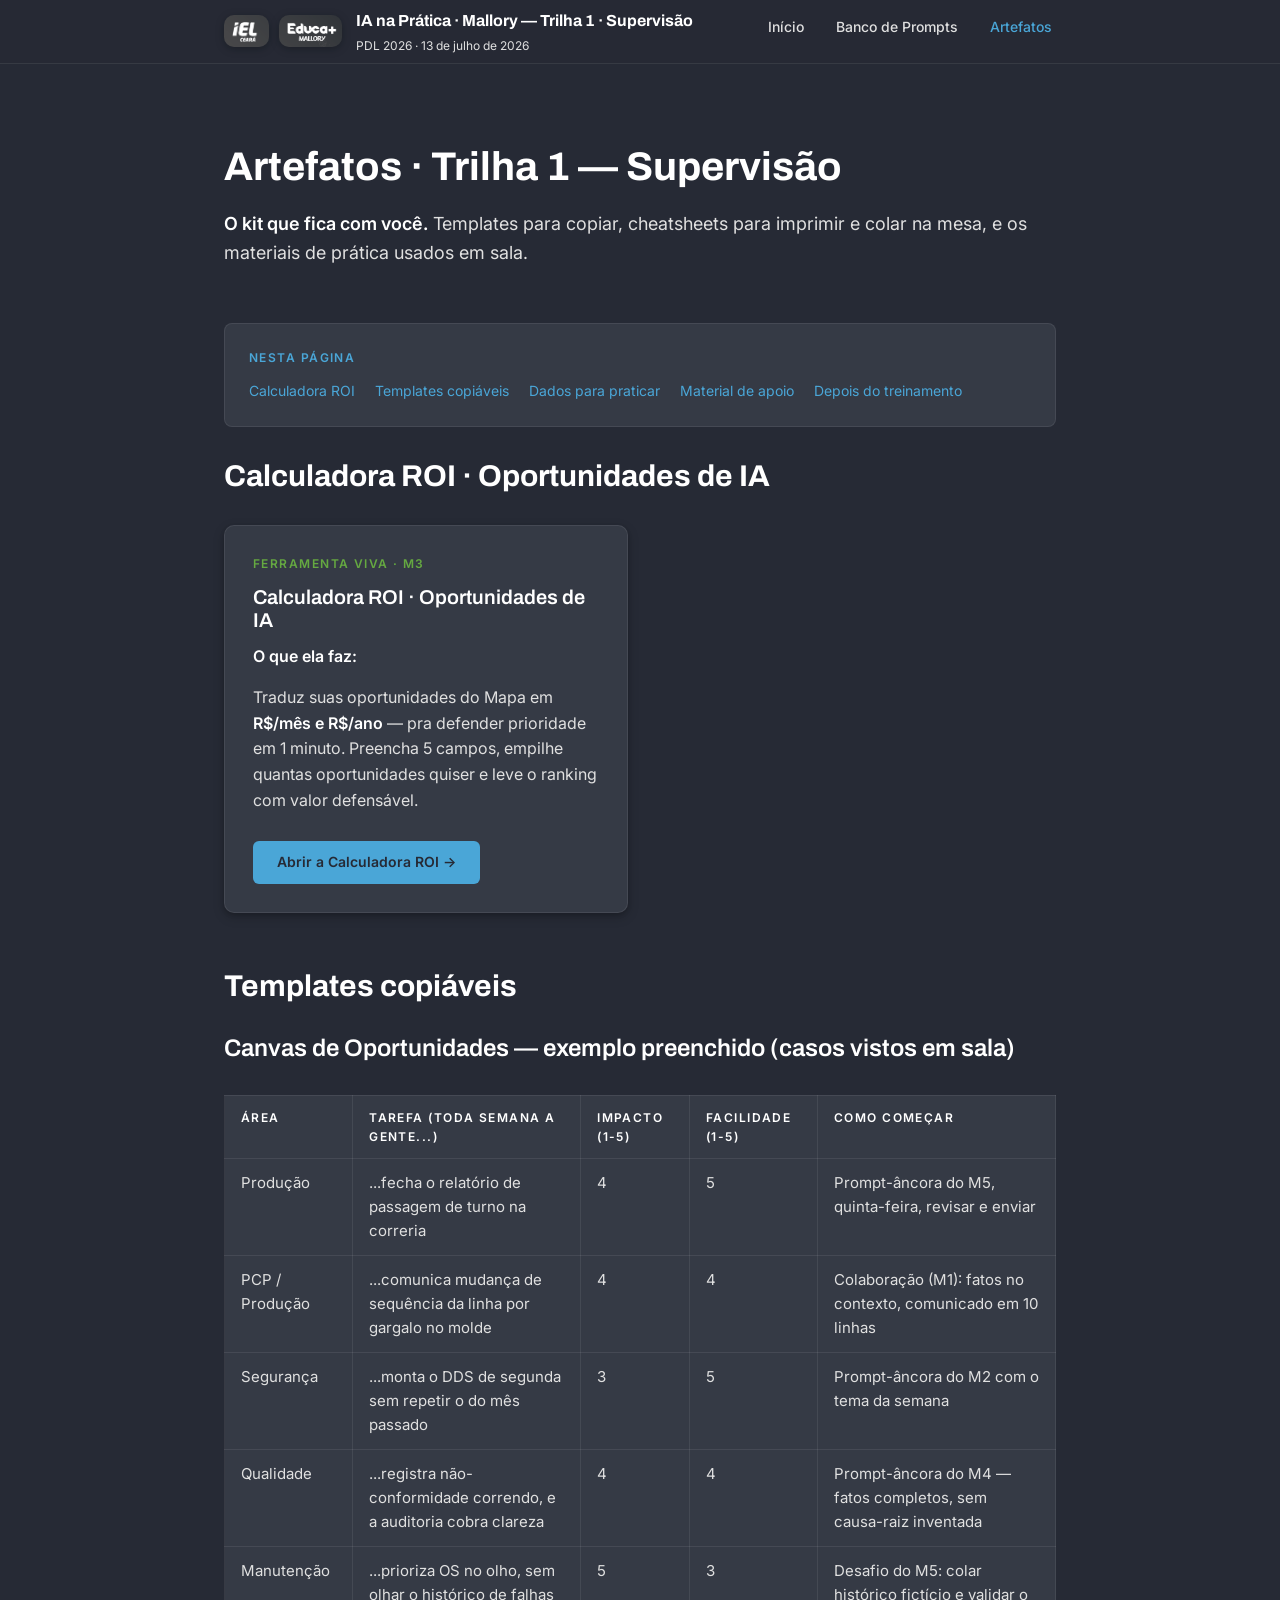
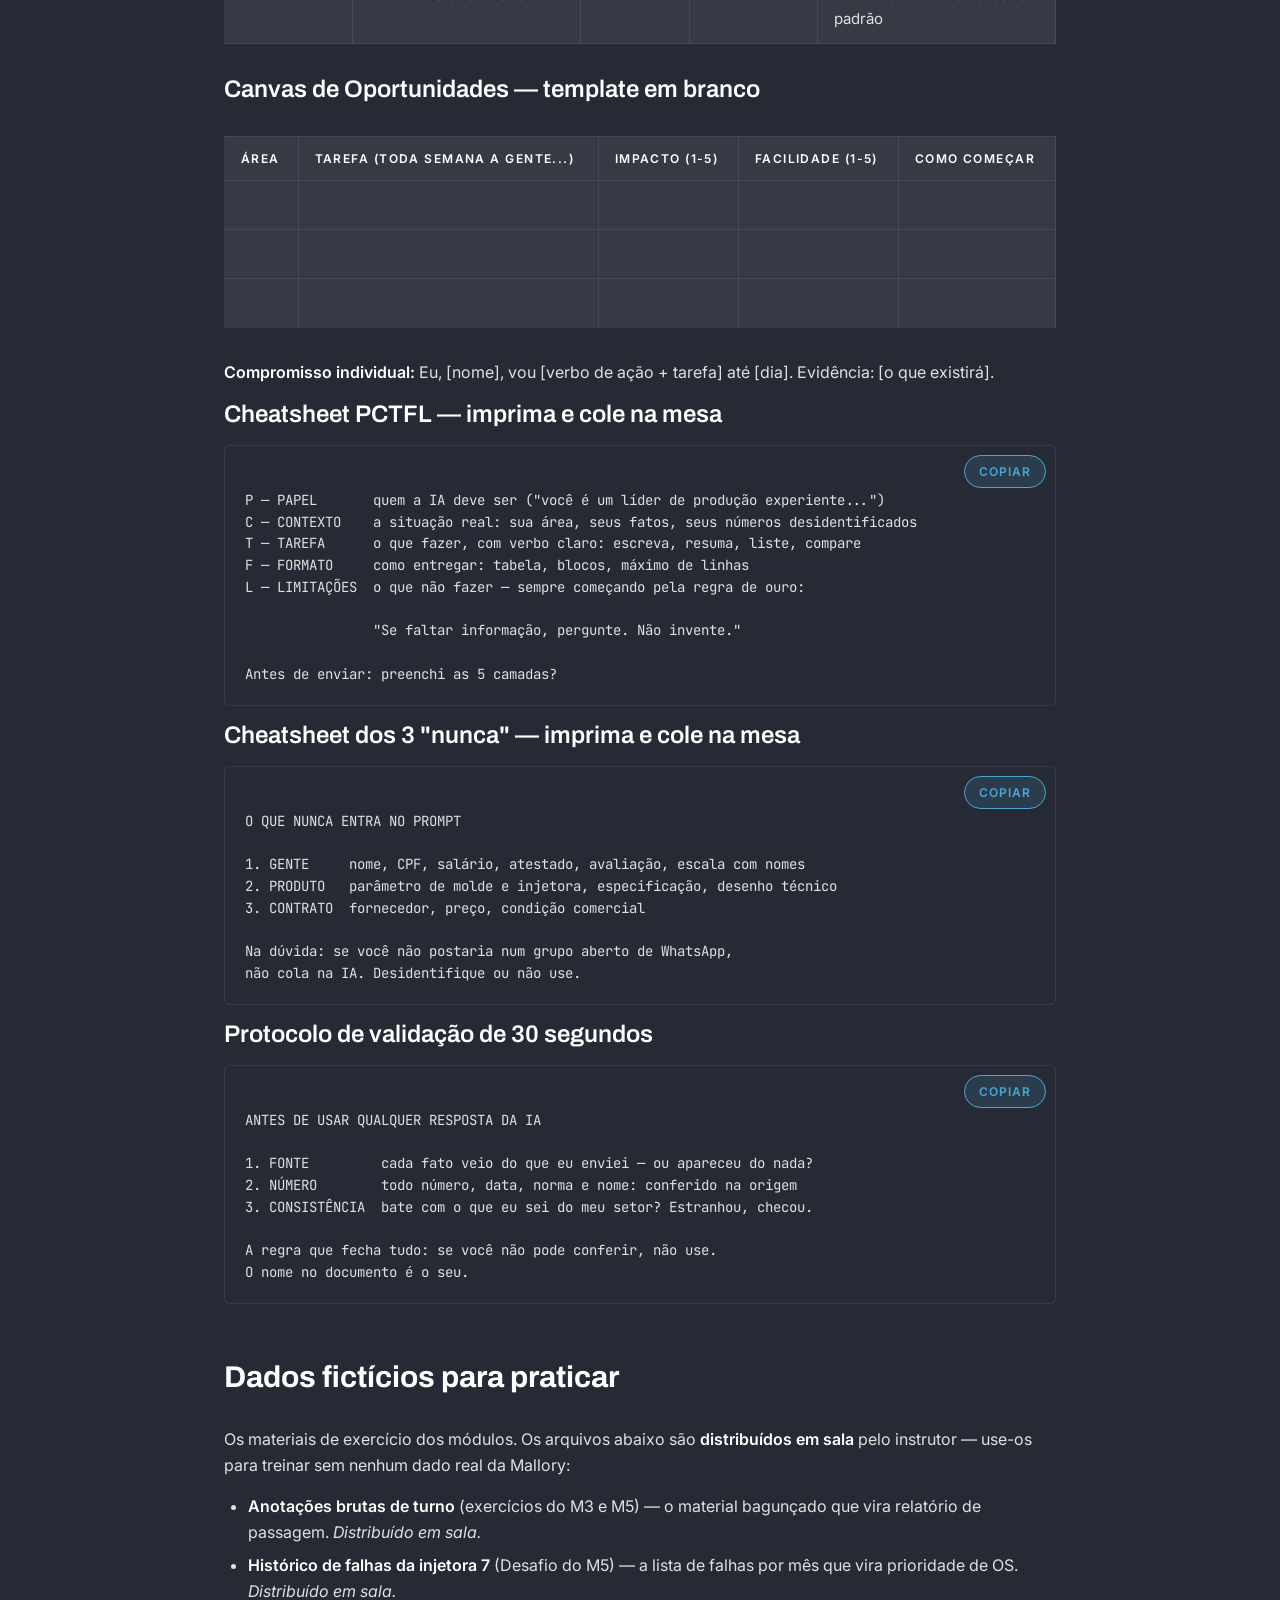
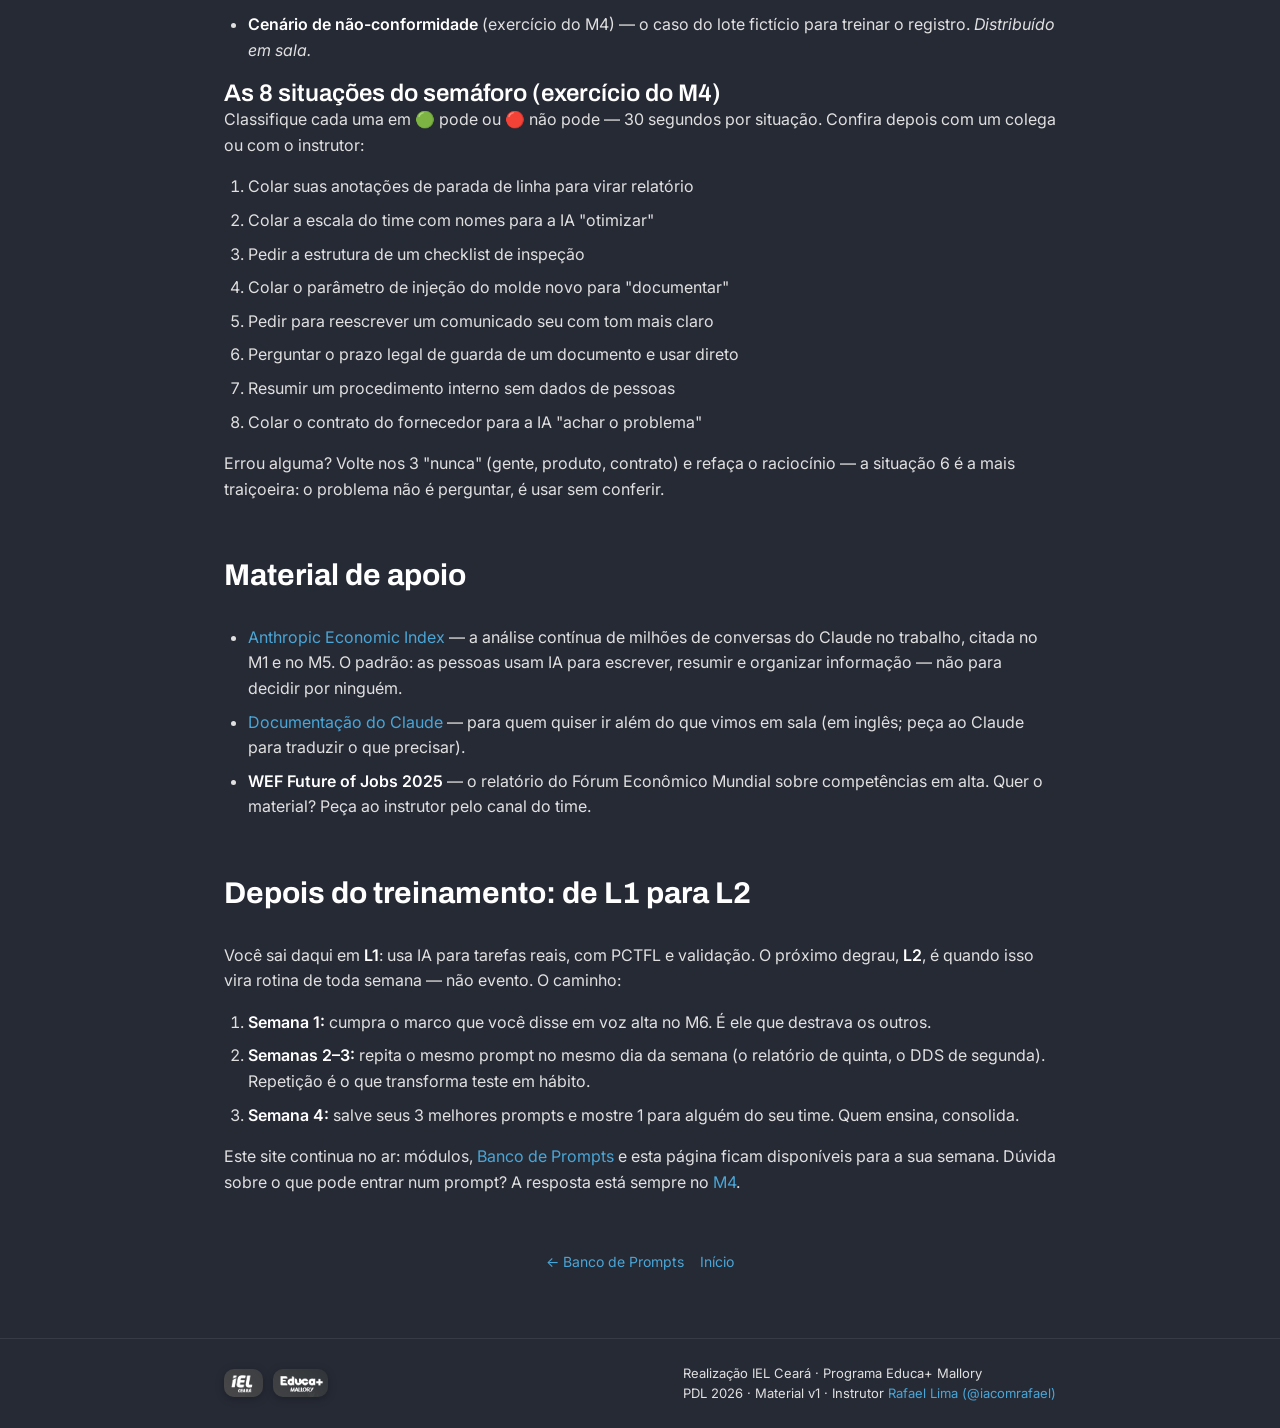
==== commit d14e72cd: "Vocab artefatos T1: 'Copiloto do M1' vira 'Colaboração (M1)' Alinha ao vocab canônico Autopiloto/Col" ====
--- a/artefatos/index.html
+++ b/artefatos/index.html
@@ -78,7 +78,7 @@
           </thead>
           <tbody>
             <tr><td>Produção</td><td>...fecha o relatório de passagem de turno na correria</td><td>4</td><td>5</td><td>Prompt-âncora do M5, quinta-feira, revisar e enviar</td></tr>
-            <tr><td>PCP / Produção</td><td>...comunica mudança de sequência da linha por gargalo no molde</td><td>4</td><td>4</td><td>Copiloto do M1: fatos no contexto, comunicado em 10 linhas</td></tr>
+            <tr><td>PCP / Produção</td><td>...comunica mudança de sequência da linha por gargalo no molde</td><td>4</td><td>4</td><td>Colaboração (M1): fatos no contexto, comunicado em 10 linhas</td></tr>
             <tr><td>Segurança</td><td>...monta o DDS de segunda sem repetir o do mês passado</td><td>3</td><td>5</td><td>Prompt-âncora do M2 com o tema da semana</td></tr>
             <tr><td>Qualidade</td><td>...registra não-conformidade correndo, e a auditoria cobra clareza</td><td>4</td><td>4</td><td>Prompt-âncora do M4 — fatos completos, sem causa-raiz inventada</td></tr>
             <tr><td>Manutenção</td><td>...prioriza OS no olho, sem olhar o histórico de falhas</td><td>5</td><td>3</td><td>Desafio do M5: colar histórico fictício e validar o padrão</td></tr>
